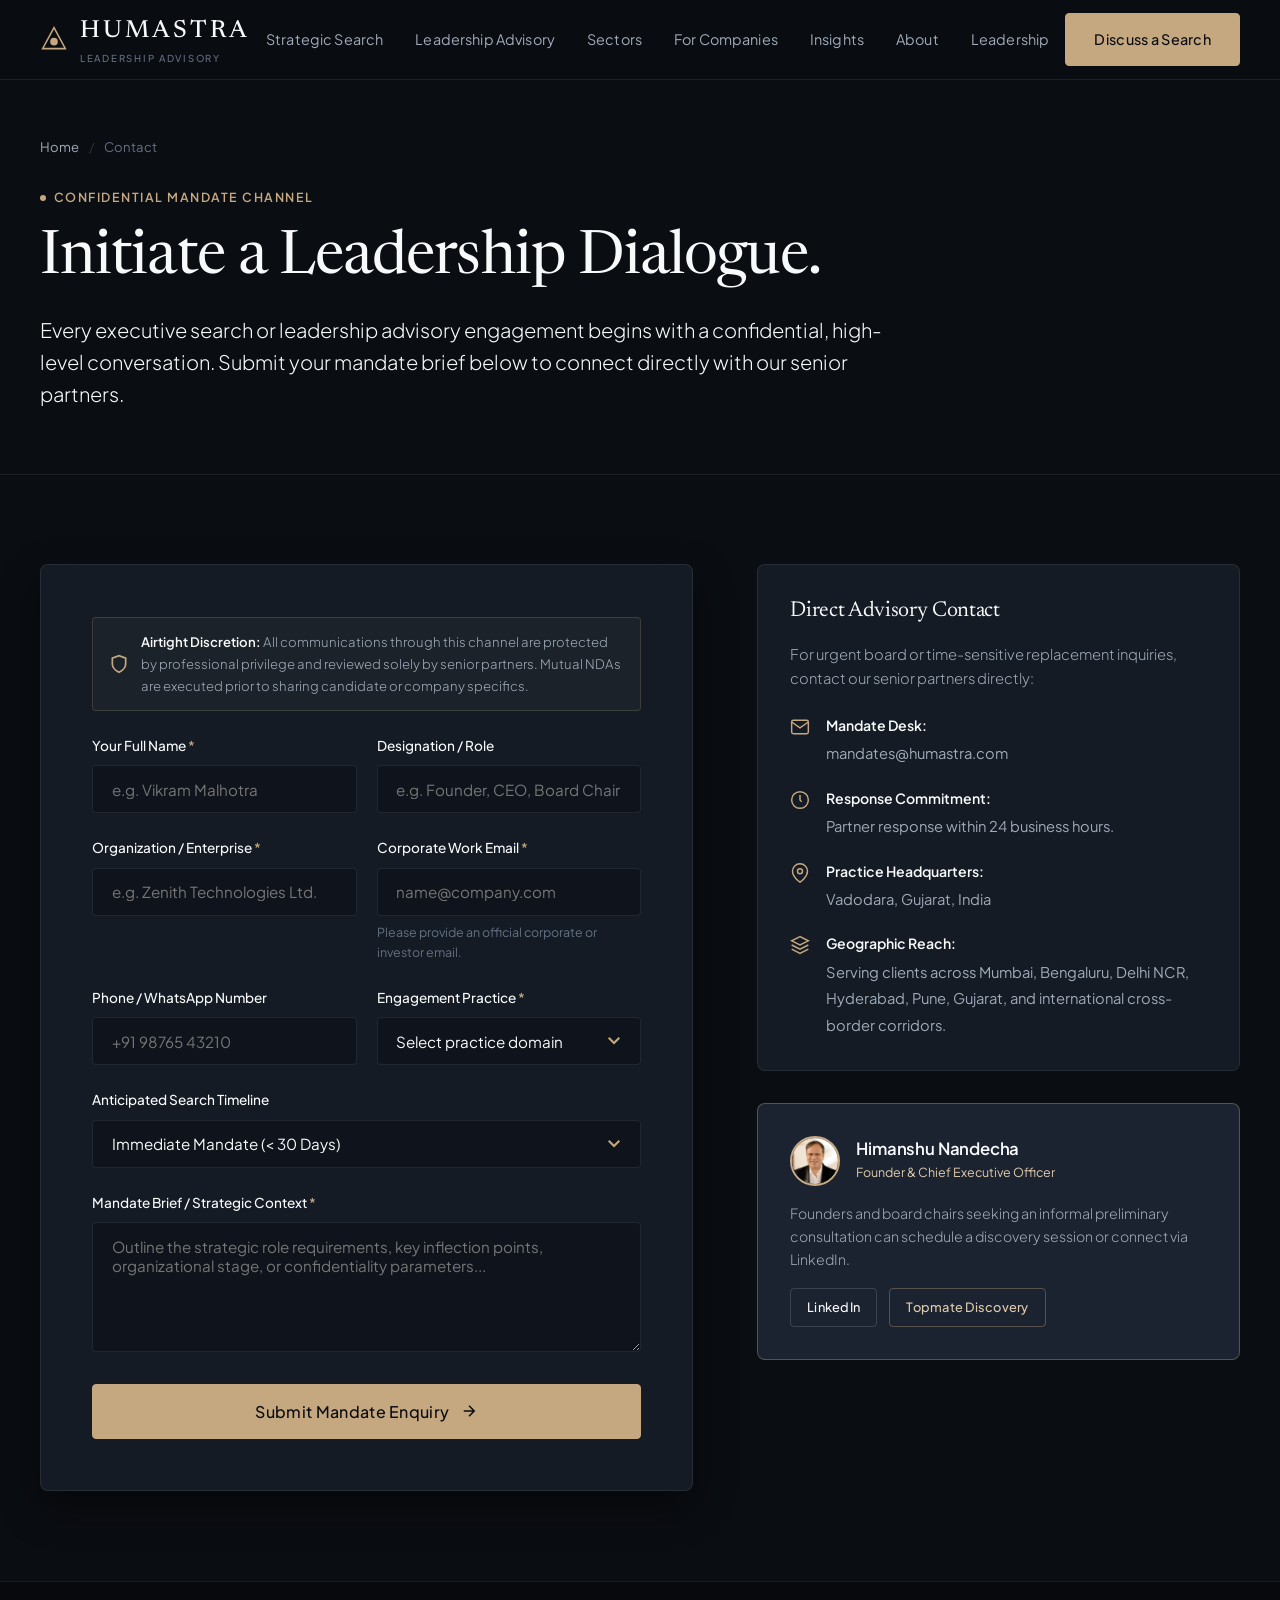
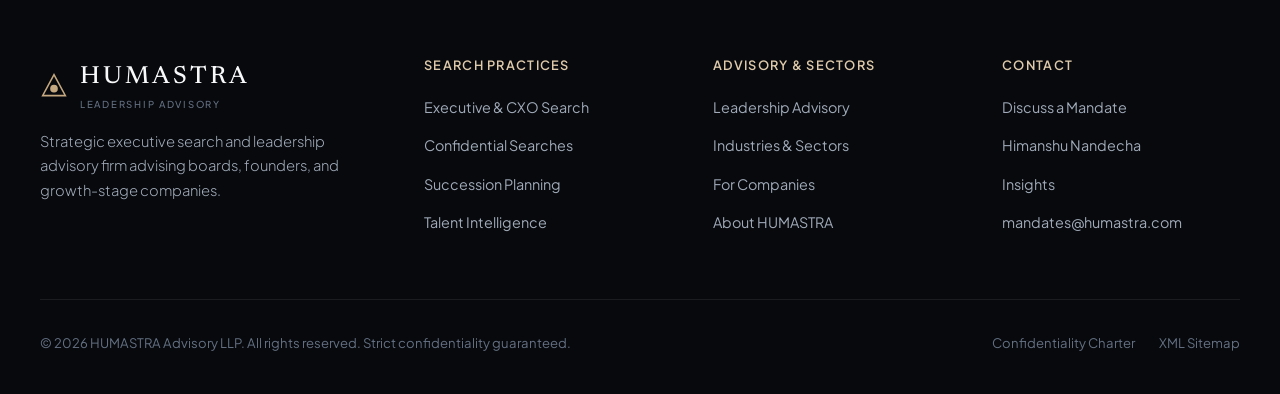
==== contact.html @ c3123224 "Initial commit: HUMASTRA executive search and leadership advisory platform" ====
<!DOCTYPE html>
<html lang="en">
<head>
  <meta charset="UTF-8">
  <meta name="viewport" content="width=device-width, initial-scale=1.0">
  <title>Discuss a Search Mandate | Contact HUMASTRA</title>
  <meta name="description" content="Initiate a confidential executive search mandate or leadership advisory dialogue with HUMASTRA's senior partners. Strict discretion guaranteed.">
  <meta name="keywords" content="contact HUMASTRA, discuss executive search, commission CXO search, confidential search inquiry, retained search partner contact">
  <meta name="robots" content="index, follow">
  <link rel="canonical" href="https://humastra.com/contact.html">

  <meta property="og:type" content="website">
  <meta property="og:url" content="https://humastra.com/contact.html">
  <meta property="og:title" content="Discuss a Search Mandate | Contact HUMASTRA">
  <meta property="og:description" content="Initiate a confidential executive search mandate or leadership advisory dialogue.">
  <meta property="og:image" content="https://humastra.com/assets/images/hero-boardroom.jpg">

  <link rel="icon" type="image/svg+xml" href="data:image/svg+xml,%3Csvg xmlns='http://www.w3.org/2000/svg' viewBox='0 0 32 32'%3E%3Cpolygon points='16,2 30,26 2,26' fill='none' stroke='%23C5A880' stroke-width='2.5'/%3E%3Ccircle cx='16' cy='18' r='3.5' fill='%23C5A880'/%3E%3C/svg%3E">
  <link rel="stylesheet" href="assets/css/main.css">

  <script type="application/ld+json">
  {
    "@context": "https://schema.org",
    "@type": "ContactPage",
    "name": "Contact HUMASTRA",
    "url": "https://humastra.com/contact.html",
    "description": "Confidential enquiry channel for boards, CEOs, and investors to initiate an executive search or leadership advisory mandate.",
    "mainEntity": {
      "@type": "Organization",
      "name": "HUMASTRA",
      "email": "mandates@humastra.com",
      "address": {
        "@type": "PostalAddress",
        "addressLocality": "Vadodara",
        "addressRegion": "Gujarat",
        "addressCountry": "IN"
      }
    }
  }
  </script>
</head>
<body>

  <a href="#main-content" class="skip-link">Skip to main content</a>

  <!-- Header -->
  <header class="site-header" role="banner">
    <div class="container header-inner">
      <a href="index.html" class="brand-logo" aria-label="HUMASTRA Home">
        <span class="brand-symbol">
          <svg viewBox="0 0 32 32" aria-hidden="true">
            <polygon points="16,3 29,27 3,27" />
            <circle cx="16" cy="19" r="3.5" fill="#C5A880" />
          </svg>
        </span>
        <div>
          HUMASTRA
          <span class="brand-tagline">Leadership Advisory</span>
        </div>
      </a>

      <nav class="nav-container" aria-label="Main Navigation">
        <ul class="nav-menu">
          <li><a href="strategic-search.html" class="nav-link">Strategic Search</a></li>
          <li><a href="leadership-advisory.html" class="nav-link">Leadership Advisory</a></li>
          <li><a href="sectors.html" class="nav-link">Sectors</a></li>
          <li><a href="for-companies.html" class="nav-link">For Companies</a></li>
          <li><a href="insights.html" class="nav-link">Insights</a></li>
          <li><a href="about.html" class="nav-link">About</a></li>
          <li><a href="leadership.html" class="nav-link">Leadership</a></li>
        </ul>
      </nav>

      <div class="header-cta-group">
        <a href="contact.html" class="btn btn-primary" id="headerCtaBtn">Discuss a Search</a>
        <button class="mobile-toggle" aria-label="Toggle navigation menu" aria-expanded="false">
          <svg viewBox="0 0 24 24" fill="none" stroke-width="2" stroke-linecap="round">
            <line x1="3" y1="12" x2="21" y2="12"></line>
            <line x1="3" y1="6" x2="21" y2="6"></line>
            <line x1="3" y1="18" x2="21" y2="18"></line>
          </svg>
        </button>
      </div>
    </div>
  </header>

  <main id="main-content">
    
    <!-- Hero -->
    <section class="page-hero" aria-label="Contact Header">
      <div class="container">
        <ul class="breadcrumb">
          <li><a href="index.html">Home</a></li>
          <li class="breadcrumb-separator">/</li>
          <li aria-current="page">Contact</li>
        </ul>
        <div class="page-hero-inner">
          <span class="eyebrow">Confidential Mandate Channel</span>
          <h1>Initiate a Leadership Dialogue.</h1>
          <p class="lead">
            Every executive search or leadership advisory engagement begins with a confidential, high-level conversation. Submit your mandate brief below to connect directly with our senior partners.
          </p>
        </div>
      </div>
    </section>

    <!-- Contact & Enquiry Form Section -->
    <section class="section" aria-label="Search Enquiry Form">
      <div class="container">
        <div class="contact-layout">
          
          <!-- Interactive Form Card -->
          <div class="form-card">
            
            <div id="formAlert" class="form-alert" role="alert"></div>

            <div class="confidentiality-shield">
              <svg viewBox="0 0 24 24" fill="none" stroke="currentColor" stroke-width="2">
                <path d="M12 22s8-4 8-10V5l-8-3-8 3v7c0 6 8 10 8 10z"/>
              </svg>
              <p>
                <strong>Airtight Discretion:</strong> All communications through this channel are protected by professional privilege and reviewed solely by senior partners. Mutual NDAs are executed prior to sharing candidate or company specifics.
              </p>
            </div>

            <form id="searchEnquiryForm" novalidate>
              
              <div class="form-row">
                <div class="form-group">
                  <label class="form-label" for="fullName">Your Full Name <span class="required">*</span></label>
                  <input type="text" id="fullName" name="fullName" class="form-control" placeholder="e.g. Vikram Malhotra" required>
                </div>
                <div class="form-group">
                  <label class="form-label" for="designation">Designation / Role</label>
                  <input type="text" id="designation" name="designation" class="form-control" placeholder="e.g. Founder, CEO, Board Chair">
                </div>
              </div>

              <div class="form-row">
                <div class="form-group">
                  <label class="form-label" for="companyName">Organization / Enterprise <span class="required">*</span></label>
                  <input type="text" id="companyName" name="companyName" class="form-control" placeholder="e.g. Zenith Technologies Ltd." required>
                </div>
                <div class="form-group">
                  <label class="form-label" for="workEmail">Corporate Work Email <span class="required">*</span></label>
                  <input type="email" id="workEmail" name="workEmail" class="form-control" placeholder="name@company.com" required>
                  <div class="form-hint">Please provide an official corporate or investor email.</div>
                </div>
              </div>

              <div class="form-row">
                <div class="form-group">
                  <label class="form-label" for="phone">Phone / WhatsApp Number</label>
                  <input type="tel" id="phone" name="phone" class="form-control" placeholder="+91 98765 43210">
                </div>
                <div class="form-group">
                  <label class="form-label" for="mandateType">Engagement Practice <span class="required">*</span></label>
                  <select id="mandateType" name="mandateType" class="form-control" required>
                    <option value="" disabled selected>Select practice domain</option>
                    <option value="cxo-search">Executive &amp; CXO Search (CEO, CFO, CTO, COO)</option>
                    <option value="board-search">Board &amp; Independent Director Search</option>
                    <option value="confidential-search">Confidential Replacement Search</option>
                    <option value="leadership-advisory">Leadership Advisory &amp; Assessment</option>
                    <option value="succession-planning">Succession Planning &amp; Team Design</option>
                    <option value="talent-mapping">Talent Intelligence &amp; Ecosystem Mapping</option>
                  </select>
                </div>
              </div>

              <div class="form-group">
                <label class="form-label" for="timeline">Anticipated Search Timeline</label>
                <select id="timeline" name="timeline" class="form-control">
                  <option value="immediate">Immediate Mandate (&lt; 30 Days)</option>
                  <option value="next-quarter">Upcoming Quarter (30 - 90 Days)</option>
                  <option value="exploratory">Exploratory / Succession Planning</option>
                </select>
              </div>

              <div class="form-group">
                <label class="form-label" for="message">Mandate Brief / Strategic Context <span class="required">*</span></label>
                <textarea id="message" name="message" class="form-control" placeholder="Outline the strategic role requirements, key inflection points, organizational stage, or confidentiality parameters..." required></textarea>
              </div>

              <button type="submit" class="btn btn-primary" style="width: 100%; padding: 1rem 2rem; font-size: 1rem;" id="submitEnquiryBtn">
                Submit Mandate Enquiry
                <svg class="btn-icon" viewBox="0 0 24 24" fill="none" stroke="currentColor" stroke-width="2">
                  <path d="M5 12h14M12 5l7 7-7 7"/>
                </svg>
              </button>

            </form>
          </div>

          <!-- Contact Details & Practice Footprint Sidebar -->
          <aside class="contact-sidebar" aria-label="Practice Contact Information">
            
            <div class="contact-info-block">
              <h3>Direct Advisory Contact</h3>
              <p style="font-size: 0.92rem; color: var(--text-secondary); margin-bottom: 1.5rem;">
                For urgent board or time-sensitive replacement inquiries, contact our senior partners directly:
              </p>

              <ul class="contact-list">
                <li class="contact-list-item">
                  <svg viewBox="0 0 24 24" fill="none" stroke="currentColor" stroke-width="1.75">
                    <path d="M4 4h16c1.1 0 2 .9 2 2v12c0 1.1-.9 2-2 2H4c-1.1 0-2-.9-2-2V6c0-1.1.9-2 2-2z"/>
                    <polyline points="22,6 12,13 2,6"/>
                  </svg>
                  <div>
                    <strong>Mandate Desk:</strong>
                    <a href="mailto:mandates@humastra.com">mandates@humastra.com</a>
                  </div>
                </li>

                <li class="contact-list-item">
                  <svg viewBox="0 0 24 24" fill="none" stroke="currentColor" stroke-width="1.75">
                    <circle cx="12" cy="12" r="10"/>
                    <polyline points="12 6 12 12 14 14"/>
                  </svg>
                  <div>
                    <strong>Response Commitment:</strong>
                    <span>Partner response within 24 business hours.</span>
                  </div>
                </li>

                <li class="contact-list-item">
                  <svg viewBox="0 0 24 24" fill="none" stroke="currentColor" stroke-width="1.75">
                    <path d="M21 10c0 7-9 13-9 13s-9-6-9-13a9 9 0 0 1 18 0z"/>
                    <circle cx="12" cy="10" r="3"/>
                  </svg>
                  <div>
                    <strong>Practice Headquarters:</strong>
                    <span>Vadodara, Gujarat, India</span>
                  </div>
                </li>

                <li class="contact-list-item">
                  <svg viewBox="0 0 24 24" fill="none" stroke="currentColor" stroke-width="1.75">
                    <polygon points="12 2 2 7 12 12 22 7 12 2"/>
                    <polyline points="2 17 12 22 22 17"/>
                    <polyline points="2 12 12 17 22 12"/>
                  </svg>
                  <div>
                    <strong>Geographic Reach:</strong>
                    <span>Serving clients across Mumbai, Bengaluru, Delhi NCR, Hyderabad, Pune, Gujarat, and international cross-border corridors.</span>
                  </div>
                </li>
              </ul>
            </div>

            <!-- Founder Direct Channel -->
            <div class="contact-info-block" style="background: var(--bg-surface-elevated); border-color: var(--border-gold);">
              <div style="display: flex; align-items: center; gap: 1rem; margin-bottom: 1rem;">
                <div style="width: 50px; height: 50px; border-radius: 50%; overflow: hidden; border: 2px solid var(--gold-primary); flex-shrink: 0;">
                  <img src="assets/images/himanshu-nandecha.jpg" alt="Himanshu Nandecha" width="50" height="50" style="width: 100%; height: 100%; object-fit: cover;">
                </div>
                <div>
                  <h4 style="font-size: 1.05rem; margin-bottom: 0.15rem; color: var(--text-primary);">Himanshu Nandecha</h4>
                  <div style="font-size: 0.78rem; color: var(--gold-light);">Founder &amp; Chief Executive Officer</div>
                </div>
              </div>
              <p style="font-size: 0.88rem; color: var(--text-secondary); margin-bottom: 1rem;">
                Founders and board chairs seeking an informal preliminary consultation can schedule a discovery session or connect via LinkedIn.
              </p>
              <div style="display: flex; gap: 0.75rem; flex-wrap: wrap;">
                <a href="https://linkedin.com/in/nandecha" target="_blank" rel="noopener noreferrer" class="btn btn-secondary" style="padding: 0.5rem 1rem; font-size: 0.8rem;">LinkedIn</a>
                <a href="https://topmate.io/nandecha" target="_blank" rel="noopener noreferrer" class="btn btn-gold-outline" style="padding: 0.5rem 1rem; font-size: 0.8rem;">Topmate Discovery</a>
              </div>
            </div>

          </aside>

        </div>
      </div>
    </section>

  </main>

  <!-- Footer -->
  <footer class="site-footer" role="contentinfo">
    <div class="container">
      <div class="footer-top">
        <div class="footer-brand">
          <a href="index.html" class="brand-logo" aria-label="HUMASTRA Home">
            <span class="brand-symbol">
              <svg viewBox="0 0 32 32" aria-hidden="true">
                <polygon points="16,3 29,27 3,27" />
                <circle cx="16" cy="19" r="3.5" fill="#C5A880" />
              </svg>
            </span>
            <div>HUMASTRA<span class="brand-tagline">Leadership Advisory</span></div>
          </a>
          <p>Strategic executive search and leadership advisory firm advising boards, founders, and growth-stage companies.</p>
        </div>
        <div class="footer-col">
          <h4>Search Practices</h4>
          <ul class="footer-nav">
            <li><a href="strategic-search.html">Executive &amp; CXO Search</a></li>
            <li><a href="strategic-search.html#confidential">Confidential Searches</a></li>
            <li><a href="strategic-search.html#succession">Succession Planning</a></li>
            <li><a href="strategic-search.html#intelligence">Talent Intelligence</a></li>
          </ul>
        </div>
        <div class="footer-col">
          <h4>Advisory &amp; Sectors</h4>
          <ul class="footer-nav">
            <li><a href="leadership-advisory.html">Leadership Advisory</a></li>
            <li><a href="sectors.html">Industries &amp; Sectors</a></li>
            <li><a href="for-companies.html">For Companies</a></li>
            <li><a href="about.html">About HUMASTRA</a></li>
          </ul>
        </div>
        <div class="footer-col">
          <h4>Contact</h4>
          <ul class="footer-nav">
            <li><a href="contact.html">Discuss a Mandate</a></li>
            <li><a href="leadership.html">Himanshu Nandecha</a></li>
            <li><a href="insights.html">Insights</a></li>
            <li><a href="contact.html">mandates@humastra.com</a></li>
          </ul>
        </div>
      </div>
      <div class="footer-bottom">
        <div>&copy; 2026 HUMASTRA Advisory LLP. All rights reserved. Strict confidentiality guaranteed.</div>
        <div class="footer-legal-links">
          <a href="about.html#confidentiality">Confidentiality Charter</a>
          <a href="sitemap.xml">XML Sitemap</a>
        </div>
      </div>
    </div>
  </footer>

  <script src="assets/js/main.js"></script>
</body>
</html>
---- assets/css/main.css ----
/* ==========================================================================
   HUMASTRA | Strategic Executive Search & Leadership Advisory
   Design System & Core Architecture
   Aesthetics: Minimal, Sophisticated, Intelligent, Human, Premium, Trustworthy
   ========================================================================== */

@import url('https://fonts.googleapis.com/css2?family=Newsreader:ital,opsz,wght@0,6..72,300;0,6..72,400;0,6..72,500;0,6..72,600;1,6..72,300;1,6..72,400&family=Plus+Jakarta+Sans:wght@300;400;500;600;700&display=swap');

:root {
  /* Chromatic Hierarchy - Bespoke Executive Palette */
  --bg-primary: #0A0D12;
  --bg-secondary: #0F141C;
  --bg-surface: #141B24;
  --bg-surface-elevated: #1B2330;
  --bg-subtle: #222C3D;

  /* Editorial Cream Accents & Inversion Modules */
  --cream-bg: #F5F3EE;
  --cream-surface: #FFFFFF;
  --cream-text: #111418;
  --cream-text-muted: #575D66;
  --cream-border: #E5E1D8;
  --cream-subtle: #EAE6DD;

  /* Warm Champagne Bronze Accents */
  --gold-primary: #C5A880;
  --gold-light: #DFCAAB;
  --gold-dark: #9E8159;
  --gold-glow: rgba(197, 168, 128, 0.15);
  --gold-glow-subtle: rgba(197, 168, 128, 0.08);

  /* Typography Colors */
  --text-primary: #F8F9FA;
  --text-secondary: #A0AAB8;
  --text-muted: #647082;
  --text-inverse: #0A0D12;

  /* Lines & Structural Delimiters */
  --border-subtle: rgba(255, 255, 255, 0.08);
  --border-medium: rgba(255, 255, 255, 0.14);
  --border-gold: rgba(197, 168, 128, 0.35);

  /* Typography Stack */
  --font-serif: "Newsreader", Georgia, Cambria, "Times New Roman", Times, serif;
  --font-sans: "Plus Jakarta Sans", -apple-system, BlinkMacSystemFont, "Segoe UI", Roboto, sans-serif;

  /* Spatial Scales */
  --container-max: 1280px;
  --container-narrow: 940px;
  --header-height: 80px;

  /* Elevation Shadows */
  --shadow-subtle: 0 4px 20px rgba(0, 0, 0, 0.25);
  --shadow-deep: 0 16px 40px rgba(0, 0, 0, 0.45);
  --shadow-gold: 0 8px 30px rgba(197, 168, 128, 0.12);

  /* Transitions */
  --transition-fast: 0.2s cubic-bezier(0.16, 1, 0.3, 1);
  --transition-smooth: 0.35s cubic-bezier(0.16, 1, 0.3, 1);
  --transition-slow: 0.6s cubic-bezier(0.16, 1, 0.3, 1);

  /* Border Radii */
  --radius-sm: 4px;
  --radius-md: 8px;
  --radius-lg: 14px;
  --radius-full: 9999px;
}

/* Base Reset & Box Sizing */
*, *::before, *::after {
  box-sizing: border-box;
  margin: 0;
  padding: 0;
}

html {
  font-size: 16px;
  scroll-behavior: smooth;
  -webkit-font-smoothing: antialiased;
  -moz-osx-font-smoothing: grayscale;
}

body {
  font-family: var(--font-sans);
  background-color: var(--bg-primary);
  color: var(--text-primary);
  line-height: 1.65;
  overflow-x: hidden;
  display: flex;
  flex-direction: column;
  min-height: 100vh;
}

/* Accessibility Skip Link */
.skip-link {
  position: absolute;
  top: -100px;
  left: 20px;
  background: var(--gold-primary);
  color: var(--text-inverse);
  padding: 10px 18px;
  font-weight: 600;
  font-size: 0.875rem;
  z-index: 9999;
  border-radius: var(--radius-sm);
  transition: top var(--transition-fast);
  text-decoration: none;
}
.skip-link:focus {
  top: 20px;
}

/* Typography Hierarchy */
h1, h2, h3, h4, h5, h6 {
  font-family: var(--font-serif);
  font-weight: 400;
  line-height: 1.2;
  color: var(--text-primary);
  letter-spacing: -0.015em;
  overflow-wrap: break-word;
  word-wrap: break-word;
}

h1 {
  font-size: clamp(1.85rem, 5vw, 3.8rem);
  font-weight: 400;
  line-height: 1.15;
}

h2 {
  font-size: clamp(1.5rem, 3.5vw, 2.75rem);
  line-height: 1.2;
}

h3 {
  font-size: clamp(1.25rem, 2.2vw, 1.75rem);
  line-height: 1.3;
}

h4 {
  font-size: 1.15rem;
  font-family: var(--font-sans);
  font-weight: 600;
  letter-spacing: -0.01em;
}

p {
  color: var(--text-secondary);
  font-size: 1.05rem;
  font-weight: 300;
  margin-bottom: 1.25rem;
}

p.lead {
  font-size: 1.25rem;
  line-height: 1.6;
  color: var(--text-primary);
  font-weight: 300;
}

strong, b {
  font-weight: 600;
  color: var(--text-primary);
}

a {
  color: inherit;
  text-decoration: none;
  transition: color var(--transition-fast);
}

/* Micro-eyebrow Badge */
.eyebrow {
  display: inline-flex;
  align-items: center;
  gap: 0.5rem;
  font-family: var(--font-sans);
  font-size: 0.78rem;
  font-weight: 600;
  text-transform: uppercase;
  letter-spacing: 0.12em;
  color: var(--gold-primary);
  margin-bottom: 1rem;
}

.eyebrow::before {
  content: "";
  display: inline-block;
  width: 6px;
  height: 6px;
  background-color: var(--gold-primary);
  border-radius: 50%;
}

.eyebrow-pill {
  display: inline-flex;
  align-items: center;
  gap: 0.6rem;
  padding: 0.4rem 1rem;
  background: rgba(197, 168, 128, 0.08);
  border: 1px solid var(--border-gold);
  border-radius: var(--radius-full);
  font-family: var(--font-sans);
  font-size: 0.8rem;
  font-weight: 500;
  letter-spacing: 0.06em;
  color: var(--gold-light);
  margin-bottom: 1.25rem;
}

/* Layout Containers */
.container {
  width: 100%;
  max-width: var(--container-max);
  margin-left: auto;
  margin-right: auto;
  padding-left: clamp(1.25rem, 4vw, 2.5rem);
  padding-right: clamp(1.25rem, 4vw, 2.5rem);
}

.container-narrow {
  max-width: var(--container-narrow);
}

.section {
  padding-top: clamp(4rem, 7vw, 7.5rem);
  padding-bottom: clamp(4rem, 7vw, 7.5rem);
  position: relative;
}

.section-hero {
  padding-top: clamp(6.5rem, 10vw, 10rem);
  padding-bottom: clamp(4rem, 7vw, 7.5rem);
}

.section-secondary {
  background-color: var(--bg-secondary);
}

.section-surface {
  background-color: var(--bg-surface);
}

.section-cream {
  background-color: var(--cream-bg);
  color: var(--cream-text);
}
.section-cream h1,
.section-cream h2,
.section-cream h3,
.section-cream h4 {
  color: var(--cream-text);
}
.section-cream p {
  color: var(--cream-text-muted);
}
.section-cream strong {
  color: var(--cream-text);
}

/* ==========================================================================
   Navigation & Header
   ========================================================================== */
.site-header {
  position: fixed;
  top: 0;
  left: 0;
  width: 100%;
  height: var(--header-height);
  z-index: 1000;
  background-color: rgba(10, 13, 18, 0.82);
  backdrop-filter: blur(14px);
  -webkit-backdrop-filter: blur(14px);
  border-bottom: 1px solid var(--border-subtle);
  transition: background-color var(--transition-smooth), border-color var(--transition-smooth);
}

.site-header.scrolled {
  background-color: rgba(10, 13, 18, 0.96);
  border-bottom-color: rgba(255, 255, 255, 0.12);
  box-shadow: 0 4px 20px rgba(0, 0, 0, 0.35);
}

.header-inner {
  display: flex;
  align-items: center;
  justify-content: space-between;
  height: 100%;
}

/* Brand Logo */
.brand-logo {
  display: flex;
  align-items: center;
  gap: 0.75rem;
  font-family: var(--font-serif);
  font-size: 1.55rem;
  font-weight: 500;
  letter-spacing: 0.12em;
  text-transform: uppercase;
  color: var(--text-primary);
}

.brand-symbol {
  width: 28px;
  height: 28px;
  position: relative;
  display: inline-block;
}

.brand-symbol svg {
  width: 100%;
  height: 100%;
  fill: none;
  stroke: var(--gold-primary);
  stroke-width: 1.75;
}

.brand-tagline {
  display: block;
  font-family: var(--font-sans);
  font-size: 0.6rem;
  font-weight: 500;
  letter-spacing: 0.18em;
  text-transform: uppercase;
  color: var(--text-muted);
  margin-top: -2px;
}

/* Nav Menu */
.nav-menu {
  display: flex;
  align-items: center;
  gap: 2rem;
  list-style: none;
}

.nav-link {
  font-size: 0.9rem;
  font-weight: 400;
  color: var(--text-secondary);
  letter-spacing: 0.01em;
  padding: 0.4rem 0;
  position: relative;
  transition: color var(--transition-fast);
}

.nav-link::after {
  content: "";
  position: absolute;
  bottom: 0;
  left: 0;
  width: 0%;
  height: 1.5px;
  background-color: var(--gold-primary);
  transition: width var(--transition-fast);
}

.nav-link:hover,
.nav-link.active {
  color: var(--text-primary);
}

.nav-link:hover::after,
.nav-link.active::after {
  width: 100%;
}

.header-cta-group {
  display: flex;
  align-items: center;
  gap: 1rem;
}

/* Mobile Toggle */
.mobile-toggle {
  display: none;
  background: none;
  border: 1px solid var(--border-subtle);
  border-radius: var(--radius-sm);
  color: var(--text-primary);
  cursor: pointer;
  padding: 0.5rem;
  width: 42px;
  height: 42px;
  align-items: center;
  justify-content: center;
}

.mobile-toggle svg {
  width: 22px;
  height: 22px;
  stroke: currentColor;
}

/* ==========================================================================
   Buttons & Interactive Elements
   ========================================================================== */
.btn {
  display: inline-flex;
  align-items: center;
  justify-content: center;
  gap: 0.65rem;
  padding: 0.85rem 1.75rem;
  font-family: var(--font-sans);
  font-size: 0.9rem;
  font-weight: 500;
  letter-spacing: 0.02em;
  border-radius: var(--radius-sm);
  cursor: pointer;
  transition: all var(--transition-smooth);
  text-decoration: none;
  white-space: nowrap;
  border: 1px solid transparent;
}

.btn-primary {
  background-color: var(--gold-primary);
  color: var(--text-inverse);
  border-color: var(--gold-primary);
}

.btn-primary:hover {
  background-color: var(--gold-light);
  border-color: var(--gold-light);
  box-shadow: 0 4px 18px rgba(197, 168, 128, 0.3);
  transform: translateY(-1px);
}

.btn-secondary {
  background-color: transparent;
  color: var(--text-primary);
  border-color: var(--border-medium);
}

.btn-secondary:hover {
  background-color: rgba(255, 255, 255, 0.05);
  border-color: var(--text-primary);
  transform: translateY(-1px);
}

.btn-gold-outline {
  background-color: transparent;
  color: var(--gold-light);
  border-color: var(--border-gold);
}

.btn-gold-outline:hover {
  background-color: rgba(197, 168, 128, 0.08);
  border-color: var(--gold-primary);
  transform: translateY(-1px);
}

.btn-cream {
  background-color: var(--cream-text);
  color: #FFFFFF;
  border-color: var(--cream-text);
}

.btn-cream:hover {
  background-color: #000000;
  border-color: #000000;
}

.btn-cream-outline {
  background-color: transparent;
  color: var(--cream-text);
  border-color: var(--cream-border);
}

.btn-cream-outline:hover {
  background-color: var(--cream-subtle);
  border-color: var(--cream-text);
}

.btn-icon {
  width: 18px;
  height: 18px;
  transition: transform var(--transition-fast);
}

.btn:hover .btn-icon {
  transform: translateX(3px);
}

/* ==========================================================================
   Hero Layouts
   ========================================================================== */
.hero-wrapper {
  position: relative;
  overflow: hidden;
  padding-top: calc(var(--header-height) + 2rem);
  padding-bottom: 5rem;
}

.hero-editorial-grid {
  display: grid;
  grid-template-columns: 1.15fr 0.85fr;
  gap: clamp(2.5rem, 5vw, 5rem);
  align-items: center;
}

.hero-content {
  position: relative;
  z-index: 2;
}

.hero-headline {
  margin-bottom: 1.5rem;
  letter-spacing: -0.02em;
}

.hero-headline em {
  font-style: italic;
  color: var(--gold-primary);
  font-family: var(--font-serif);
}

.hero-description {
  font-size: 1.15rem;
  line-height: 1.7;
  color: var(--text-secondary);
  max-width: 580px;
  margin-bottom: 2.25rem;
}

.hero-actions {
  display: flex;
  align-items: center;
  gap: 1.25rem;
  flex-wrap: wrap;
  margin-bottom: 3.5rem;
}

.hero-metrics-strip {
  display: grid;
  grid-template-columns: repeat(3, 1fr);
  gap: 1.5rem;
  padding-top: 2rem;
  border-top: 1px solid var(--border-subtle);
}

.metric-item {
  display: flex;
  flex-direction: column;
}

.metric-label {
  font-size: 0.78rem;
  font-weight: 500;
  text-transform: uppercase;
  letter-spacing: 0.08em;
  color: var(--text-muted);
  margin-bottom: 0.35rem;
}

.metric-value {
  font-family: var(--font-serif);
  font-size: 1.4rem;
  font-weight: 400;
  color: var(--text-primary);
}

.hero-visual {
  position: relative;
  z-index: 1;
}

.hero-image-frame {
  position: relative;
  border-radius: var(--radius-md);
  overflow: hidden;
  box-shadow: var(--shadow-deep);
  border: 1px solid var(--border-subtle);
}

.hero-image-frame img {
  width: 100%;
  height: 520px;
  object-fit: cover;
  display: block;
  transition: transform var(--transition-slow);
}

.hero-image-frame:hover img {
  transform: scale(1.02);
}

.hero-image-caption {
  position: absolute;
  bottom: 0;
  left: 0;
  right: 0;
  padding: 1.5rem;
  background: linear-gradient(to top, rgba(10, 13, 18, 0.95), transparent);
  font-size: 0.85rem;
  color: var(--text-secondary);
  display: flex;
  align-items: center;
  justify-content: space-between;
}

.hero-caption-tag {
  font-size: 0.72rem;
  font-weight: 600;
  letter-spacing: 0.1em;
  text-transform: uppercase;
  color: var(--gold-light);
}

/* Page Subpage Hero */
.page-hero {
  padding-top: calc(var(--header-height) + 3.5rem);
  padding-bottom: clamp(3rem, 5vw, 5.5rem);
  border-bottom: 1px solid var(--border-subtle);
  position: relative;
}

.page-hero-inner {
  max-width: 860px;
}

.page-hero h1 {
  margin-bottom: 1.25rem;
}

.page-hero p.lead {
  margin-bottom: 0;
}

.breadcrumb {
  display: flex;
  align-items: center;
  gap: 0.6rem;
  font-size: 0.82rem;
  color: var(--text-muted);
  margin-bottom: 1.5rem;
  list-style: none;
}

.breadcrumb a {
  color: var(--text-secondary);
}

.breadcrumb a:hover {
  color: var(--gold-primary);
}

.breadcrumb-separator {
  color: var(--border-medium);
}

/* ==========================================================================
   Editorial Cards & Grid Modules
   ========================================================================== */
.grid-2 {
  display: grid;
  grid-template-columns: repeat(2, 1fr);
  gap: clamp(1.75rem, 3.5vw, 3rem);
}

.grid-3 {
  display: grid;
  grid-template-columns: repeat(3, 1fr);
  gap: clamp(1.5rem, 3vw, 2.5rem);
}

.grid-4 {
  display: grid;
  grid-template-columns: repeat(4, 1fr);
  gap: 1.5rem;
}

/* Advisory Module Card */
.advisory-card {
  background-color: var(--bg-surface);
  border: 1px solid var(--border-subtle);
  border-radius: var(--radius-md);
  padding: clamp(1.75rem, 3vw, 2.75rem);
  transition: all var(--transition-smooth);
  display: flex;
  flex-direction: column;
  height: 100%;
  position: relative;
}

.advisory-card:hover {
  border-color: var(--border-gold);
  transform: translateY(-4px);
  box-shadow: var(--shadow-deep);
}

.card-num {
  font-family: var(--font-serif);
  font-size: 1.25rem;
  font-style: italic;
  color: var(--gold-primary);
  margin-bottom: 1.25rem;
  display: block;
}

.card-icon-wrapper {
  width: 46px;
  height: 46px;
  border-radius: var(--radius-sm);
  background: rgba(197, 168, 128, 0.08);
  border: 1px solid var(--border-gold);
  display: flex;
  align-items: center;
  justify-content: center;
  color: var(--gold-primary);
  margin-bottom: 1.5rem;
}

.card-icon-wrapper svg {
  width: 22px;
  height: 22px;
}

.advisory-card h3 {
  margin-bottom: 0.85rem;
  font-size: 1.45rem;
}

.advisory-card p {
  font-size: 0.98rem;
  line-height: 1.65;
  margin-bottom: 1.5rem;
  flex-grow: 1;
}

.card-link {
  display: inline-flex;
  align-items: center;
  gap: 0.5rem;
  font-size: 0.875rem;
  font-weight: 500;
  color: var(--gold-light);
  margin-top: auto;
}

.card-link svg {
  width: 14px;
  height: 14px;
  transition: transform var(--transition-fast);
}

.card-link:hover svg {
  transform: translateX(4px);
}

/* Feature Spotlight Layout */
.feature-spotlight {
  display: grid;
  grid-template-columns: 1fr 1fr;
  gap: clamp(2.5rem, 6vw, 5rem);
  align-items: center;
  margin-bottom: clamp(3.5rem, 6vw, 6rem);
}

.feature-spotlight.reverse {
  direction: rtl;
}

.feature-spotlight.reverse > * {
  direction: ltr;
}

.spotlight-visual {
  position: relative;
  border-radius: var(--radius-md);
  overflow: hidden;
  border: 1px solid var(--border-subtle);
  box-shadow: var(--shadow-deep);
}

.spotlight-visual img {
  width: 100%;
  height: 440px;
  object-fit: cover;
  display: block;
}

.spotlight-content h2 {
  margin-bottom: 1.25rem;
}

.spotlight-content p {
  margin-bottom: 1.25rem;
}

.feature-list {
  list-style: none;
  margin: 1.75rem 0;
  display: flex;
  flex-direction: column;
  gap: 0.85rem;
}

.feature-list-item {
  display: flex;
  align-items: flex-start;
  gap: 0.85rem;
  font-size: 0.98rem;
  color: var(--text-secondary);
}

.feature-check {
  width: 18px;
  height: 18px;
  color: var(--gold-primary);
  flex-shrink: 0;
  margin-top: 3px;
}

/* Process Stages / Framework */
.process-stepper {
  display: grid;
  grid-template-columns: repeat(5, 1fr);
  gap: 1.25rem;
  margin-top: 3rem;
  position: relative;
}

.process-step {
  background-color: var(--bg-surface);
  border: 1px solid var(--border-subtle);
  border-radius: var(--radius-md);
  padding: 1.75rem 1.5rem;
  position: relative;
  transition: all var(--transition-smooth);
}

.process-step:hover {
  border-color: var(--border-gold);
  transform: translateY(-3px);
}

.step-phase {
  font-size: 0.72rem;
  font-weight: 700;
  letter-spacing: 0.12em;
  text-transform: uppercase;
  color: var(--gold-primary);
  margin-bottom: 0.75rem;
}

.step-title {
  font-family: var(--font-serif);
  font-size: 1.25rem;
  margin-bottom: 0.75rem;
  color: var(--text-primary);
}

.step-desc {
  font-size: 0.88rem;
  line-height: 1.55;
  color: var(--text-secondary);
  margin-bottom: 0;
}

/* ==========================================================================
   Editorial Insights Section & Cards
   ========================================================================== */
.insight-card {
  background-color: var(--bg-surface);
  border: 1px solid var(--border-subtle);
  border-radius: var(--radius-md);
  overflow: hidden;
  display: flex;
  flex-direction: column;
  transition: all var(--transition-smooth);
  text-decoration: none;
}

.insight-card:hover {
  border-color: var(--border-gold);
  transform: translateY(-4px);
  box-shadow: var(--shadow-deep);
}

.insight-cover {
  height: 220px;
  overflow: hidden;
  position: relative;
  background-color: var(--bg-subtle);
}

.insight-cover img {
  width: 100%;
  height: 100%;
  object-fit: cover;
  transition: transform var(--transition-slow);
}

.insight-card:hover .insight-cover img {
  transform: scale(1.04);
}

.insight-body {
  padding: 1.75rem;
  display: flex;
  flex-direction: column;
  flex-grow: 1;
}

.insight-meta {
  display: flex;
  align-items: center;
  gap: 0.75rem;
  font-size: 0.78rem;
  color: var(--text-muted);
  margin-bottom: 0.85rem;
}

.insight-category {
  color: var(--gold-primary);
  font-weight: 600;
  text-transform: uppercase;
  letter-spacing: 0.08em;
}

.insight-card h3 {
  font-size: 1.3rem;
  margin-bottom: 0.75rem;
  line-height: 1.3;
}

.insight-card p {
  font-size: 0.92rem;
  line-height: 1.6;
  color: var(--text-secondary);
  margin-bottom: 1.25rem;
  flex-grow: 1;
}

.insight-read-more {
  display: inline-flex;
  align-items: center;
  gap: 0.5rem;
  font-size: 0.85rem;
  font-weight: 500;
  color: var(--gold-light);
  margin-top: auto;
}

.insight-read-more svg {
  width: 14px;
  height: 14px;
  transition: transform var(--transition-fast);
}

.insight-card:hover .insight-read-more svg {
  transform: translateX(4px);
}

/* ==========================================================================
   Founder Profile Section (Himanshu Nandecha)
   ========================================================================== */
.founder-profile-grid {
  display: grid;
  grid-template-columns: 0.85fr 1.15fr;
  gap: clamp(2rem, 5vw, 4.5rem);
  align-items: flex-start;
}

.founder-visual-card {
  background-color: var(--bg-surface);
  border: 1px solid var(--border-subtle);
  border-radius: var(--radius-md);
  padding: 2rem;
  text-align: center;
  box-shadow: var(--shadow-deep);
  position: sticky;
  top: calc(var(--header-height) + 2rem);
}

.founder-avatar-frame {
  width: 180px;
  height: 180px;
  margin: 0 auto 1.5rem;
  border-radius: 50%;
  overflow: hidden;
  border: 3px solid var(--gold-primary);
  box-shadow: 0 0 0 6px rgba(197, 168, 128, 0.15);
  background-color: var(--bg-subtle);
}

.founder-avatar-frame img {
  width: 100%;
  height: 100%;
  object-fit: cover;
  display: block;
}

.founder-name {
  font-size: 1.75rem;
  margin-bottom: 0.35rem;
}

.founder-title {
  font-size: 0.95rem;
  color: var(--gold-light);
  font-weight: 500;
  margin-bottom: 1.25rem;
}

.founder-badges {
  display: flex;
  flex-direction: column;
  gap: 0.6rem;
  margin: 1.5rem 0;
  text-align: left;
  border-top: 1px solid var(--border-subtle);
  border-bottom: 1px solid var(--border-subtle);
  padding: 1.25rem 0;
}

.founder-badge-item {
  display: flex;
  align-items: center;
  gap: 0.75rem;
  font-size: 0.84rem;
  color: var(--text-secondary);
}

.founder-badge-item svg {
  width: 16px;
  height: 16px;
  color: var(--gold-primary);
  flex-shrink: 0;
}

.founder-social-links {
  display: flex;
  justify-content: center;
  gap: 1rem;
  margin-top: 1.5rem;
}

.founder-social-btn {
  display: inline-flex;
  align-items: center;
  gap: 0.5rem;
  padding: 0.5rem 1rem;
  background: rgba(255, 255, 255, 0.05);
  border: 1px solid var(--border-subtle);
  border-radius: var(--radius-sm);
  font-size: 0.8rem;
  color: var(--text-secondary);
  transition: all var(--transition-fast);
}

.founder-social-btn:hover {
  border-color: var(--gold-primary);
  color: var(--gold-light);
  background: rgba(197, 168, 128, 0.08);
}

.verification-notice {
  background: rgba(197, 168, 128, 0.05);
  border: 1px solid rgba(197, 168, 128, 0.25);
  border-radius: var(--radius-md);
  padding: 1.25rem 1.5rem;
  margin-bottom: 2rem;
  display: flex;
  gap: 1rem;
  align-items: flex-start;
}

.verification-notice svg {
  width: 22px;
  height: 22px;
  color: var(--gold-primary);
  flex-shrink: 0;
  margin-top: 2px;
}

.verification-notice p {
  font-size: 0.88rem;
  color: var(--text-secondary);
  margin-bottom: 0;
  line-height: 1.55;
}

.verification-notice strong {
  color: var(--gold-light);
}

/* Timeline / Milestones */
.career-timeline {
  position: relative;
  padding-left: 2rem;
  margin: 2.5rem 0;
}

.career-timeline::before {
  content: "";
  position: absolute;
  top: 0;
  bottom: 0;
  left: 6px;
  width: 2px;
  background: var(--border-medium);
}

.timeline-item {
  position: relative;
  margin-bottom: 2.25rem;
}

.timeline-dot {
  position: absolute;
  top: 6px;
  left: -2rem;
  width: 14px;
  height: 14px;
  border-radius: 50%;
  background: var(--bg-primary);
  border: 2px solid var(--gold-primary);
}

.timeline-role {
  font-family: var(--font-serif);
  font-size: 1.3rem;
  margin-bottom: 0.25rem;
}

.timeline-org {
  font-size: 0.95rem;
  color: var(--gold-light);
  font-weight: 500;
  margin-bottom: 0.5rem;
}

.timeline-desc {
  font-size: 0.92rem;
  line-height: 1.6;
  color: var(--text-secondary);
  margin-bottom: 0;
}

/* ==========================================================================
   Interactive Forms & Contact Experience
   ========================================================================== */
.contact-layout {
  display: grid;
  grid-template-columns: 1.15fr 0.85fr;
  gap: clamp(2rem, 5vw, 4.5rem);
}

.form-card {
  background-color: var(--bg-surface);
  border: 1px solid var(--border-subtle);
  border-radius: var(--radius-md);
  padding: clamp(2rem, 4vw, 3.25rem);
  box-shadow: var(--shadow-deep);
}

.form-group {
  margin-bottom: 1.5rem;
}

.form-row {
  display: grid;
  grid-template-columns: 1fr 1fr;
  gap: 1.25rem;
}

.form-label {
  display: block;
  font-size: 0.85rem;
  font-weight: 500;
  color: var(--text-primary);
  margin-bottom: 0.5rem;
}

.form-label span.required {
  color: var(--gold-primary);
}

.form-control {
  width: 100%;
  padding: 0.85rem 1.15rem;
  background-color: var(--bg-secondary);
  border: 1px solid var(--border-subtle);
  border-radius: var(--radius-sm);
  color: var(--text-primary);
  font-family: var(--font-sans);
  font-size: 0.95rem;
  transition: all var(--transition-fast);
}

.form-control:focus {
  outline: none;
  border-color: var(--gold-primary);
  box-shadow: 0 0 0 3px rgba(197, 168, 128, 0.15);
}

textarea.form-control {
  min-height: 130px;
  resize: vertical;
}

select.form-control {
  appearance: none;
  background-image: url("data:image/svg+xml,%3Csvg xmlns='http://www.w3.org/2000/svg' width='12' height='8' viewBox='0 0 12 8'%3E%3Cpath fill='%23C5A880' d='M1.41 0L6 4.58 10.59 0 12 1.41l-6 6-6-6z'/%3E%3C/svg%3E");
  background-repeat: no-repeat;
  background-position: right 1.25rem center;
  padding-right: 2.75rem;
}

.form-hint {
  font-size: 0.78rem;
  color: var(--text-muted);
  margin-top: 0.35rem;
}

.confidentiality-shield {
  display: flex;
  align-items: center;
  gap: 0.75rem;
  padding: 0.85rem 1rem;
  background: rgba(197, 168, 128, 0.05);
  border: 1px solid rgba(197, 168, 128, 0.2);
  border-radius: var(--radius-sm);
  margin-bottom: 1.5rem;
}

.confidentiality-shield svg {
  width: 20px;
  height: 20px;
  color: var(--gold-primary);
  flex-shrink: 0;
}

.confidentiality-shield p {
  font-size: 0.82rem;
  color: var(--text-secondary);
  margin-bottom: 0;
}

/* Contact Details Sidebar */
.contact-sidebar {
  display: flex;
  flex-direction: column;
  gap: 2rem;
}

.contact-info-block {
  background-color: var(--bg-surface);
  border: 1px solid var(--border-subtle);
  border-radius: var(--radius-md);
  padding: 2rem;
}

.contact-info-block h3 {
  font-size: 1.35rem;
  margin-bottom: 1rem;
}

.contact-list {
  list-style: none;
  display: flex;
  flex-direction: column;
  gap: 1.25rem;
}

.contact-list-item {
  display: flex;
  gap: 1rem;
  align-items: flex-start;
}

.contact-list-item svg {
  width: 20px;
  height: 20px;
  color: var(--gold-primary);
  flex-shrink: 0;
  margin-top: 3px;
}

.contact-list-item strong {
  display: block;
  font-size: 0.88rem;
  color: var(--text-primary);
  margin-bottom: 0.2rem;
}

.contact-list-item span,
.contact-list-item a {
  font-size: 0.92rem;
  color: var(--text-secondary);
}

.contact-list-item a:hover {
  color: var(--gold-primary);
}

/* Form Submit Success Alert */
.form-alert {
  display: none;
  padding: 1.25rem;
  border-radius: var(--radius-sm);
  margin-bottom: 1.5rem;
  font-size: 0.95rem;
}

.form-alert.success {
  background: rgba(46, 125, 50, 0.15);
  border: 1px solid rgba(76, 175, 80, 0.4);
  color: #81C784;
}

/* ==========================================================================
   Accordion / FAQs
   ========================================================================== */
.accordion-wrapper {
  margin-top: 2rem;
  display: flex;
  flex-direction: column;
  gap: 1rem;
}

.accordion-item {
  background-color: var(--bg-surface);
  border: 1px solid var(--border-subtle);
  border-radius: var(--radius-sm);
  overflow: hidden;
  transition: border-color var(--transition-fast);
}

.accordion-item.active {
  border-color: var(--border-gold);
}

.accordion-header {
  width: 100%;
  padding: 1.25rem 1.75rem;
  background: none;
  border: none;
  display: flex;
  align-items: center;
  justify-content: space-between;
  cursor: pointer;
  text-align: left;
  color: var(--text-primary);
  font-family: var(--font-sans);
  font-size: 1.05rem;
  font-weight: 500;
}

.accordion-icon {
  width: 18px;
  height: 18px;
  color: var(--gold-primary);
  transition: transform var(--transition-smooth);
}

.accordion-item.active .accordion-icon {
  transform: rotate(180deg);
}

.accordion-body {
  max-height: 0;
  overflow: hidden;
  transition: max-height var(--transition-smooth);
  padding: 0 1.75rem;
}

.accordion-item.active .accordion-body {
  max-height: 400px;
  padding-bottom: 1.5rem;
}

.accordion-body p {
  margin-bottom: 0;
  font-size: 0.95rem;
  line-height: 1.65;
}

/* ==========================================================================
   Footer
   ========================================================================== */
.site-footer {
  background-color: #07090D;
  border-top: 1px solid var(--border-subtle);
  padding-top: clamp(4rem, 6vw, 6rem);
  padding-bottom: 2.5rem;
  margin-top: auto;
}

.footer-top {
  display: grid;
  grid-template-columns: 1.4fr 1fr 1fr 1fr;
  gap: clamp(2rem, 4vw, 4rem);
  margin-bottom: clamp(3rem, 5vw, 4.5rem);
}

.footer-brand p {
  font-size: 0.92rem;
  color: var(--text-secondary);
  max-width: 340px;
  margin-top: 1rem;
}

.footer-col h4 {
  font-family: var(--font-sans);
  font-size: 0.8rem;
  font-weight: 600;
  letter-spacing: 0.1em;
  text-transform: uppercase;
  color: var(--gold-light);
  margin-bottom: 1.25rem;
}

.footer-nav {
  list-style: none;
  display: flex;
  flex-direction: column;
  gap: 0.75rem;
}

.footer-nav a {
  font-size: 0.9rem;
  color: var(--text-secondary);
  transition: color var(--transition-fast);
}

.footer-nav a:hover {
  color: var(--gold-primary);
}

.footer-bottom {
  padding-top: 2rem;
  border-top: 1px solid var(--border-subtle);
  display: flex;
  align-items: center;
  justify-content: space-between;
  flex-wrap: wrap;
  gap: 1rem;
  font-size: 0.82rem;
  color: var(--text-muted);
}

.footer-legal-links {
  display: flex;
  gap: 1.5rem;
}

.footer-legal-links a:hover {
  color: var(--text-secondary);
}

/* Client Segments Grid Modules */
.client-segments-grid {
  display: grid;
  grid-template-columns: 1fr 1.25fr;
  gap: clamp(2rem, 5vw, 4rem);
  align-items: flex-start;
}

.client-segments-cards {
  display: grid;
  grid-template-columns: 1fr 1fr;
  gap: 1.5rem;
}

@media (max-width: 900px) {
  .client-segments-grid {
    grid-template-columns: 1fr;
  }
}

@media (max-width: 640px) {
  .client-segments-cards {
    grid-template-columns: 1fr;
  }
}

/* ==========================================================================
   Responsive Breakpoints
   ========================================================================== */
@media (max-width: 1080px) {
  .hero-editorial-grid {
    grid-template-columns: 1fr;
    gap: 3rem;
  }
  .hero-image-frame img {
    height: 400px;
  }
  .process-stepper {
    grid-template-columns: repeat(2, 1fr);
  }
  .footer-top {
    grid-template-columns: repeat(2, 1fr);
  }
  .feature-spotlight {
    grid-template-columns: 1fr;
    gap: 2.5rem;
  }
  .feature-spotlight.reverse {
    direction: ltr;
  }
  .founder-profile-grid {
    grid-template-columns: 1fr;
  }
  .founder-visual-card {
    position: static;
  }
  .contact-layout {
    grid-template-columns: 1fr;
  }
}

@media (max-width: 820px) {
  .nav-container {
    position: static;
    width: 0;
    height: 0;
  }
  .brand-logo {
    font-size: 1.25rem;
    gap: 0.5rem;
  }
  .brand-symbol {
    width: 24px;
    height: 24px;
  }
  .header-cta-group {
    margin-left: auto;
  }
  .nav-menu {
    position: fixed;
    top: var(--header-height);
    left: 0;
    width: 100%;
    height: calc(100vh - var(--header-height));
    background-color: var(--bg-primary);
    flex-direction: column;
    align-items: flex-start;
    padding: 2.5rem 2rem;
    gap: 1.5rem;
    border-top: 1px solid var(--border-subtle);
    transform: translateY(-100%);
    opacity: 0;
    pointer-events: none;
    transition: transform var(--transition-smooth), opacity var(--transition-smooth);
    z-index: 999;
  }
  .nav-menu.open {
    transform: translateY(0);
    opacity: 1;
    pointer-events: auto;
  }
  .nav-link {
    font-size: 1.15rem;
  }
  .mobile-toggle {
    display: flex;
    z-index: 1001;
  }
  .header-cta-group .btn {
    display: none;
  }
  .grid-3 {
    grid-template-columns: 1fr;
  }
  .grid-2 {
    grid-template-columns: 1fr;
  }
  .grid-4 {
    grid-template-columns: 1fr;
  }
  .form-row {
    grid-template-columns: 1fr;
  }
  .hero-metrics-strip {
    grid-template-columns: 1fr;
    gap: 1.25rem;
  }
}

@media (max-width: 580px) {
  .process-stepper {
    grid-template-columns: 1fr;
  }
  .footer-top {
    grid-template-columns: 1fr;
  }
}

@media (max-width: 480px) {
  .hero-actions .btn {
    width: 100%;
  }
  .brand-logo {
    font-size: 1.15rem;
  }
}
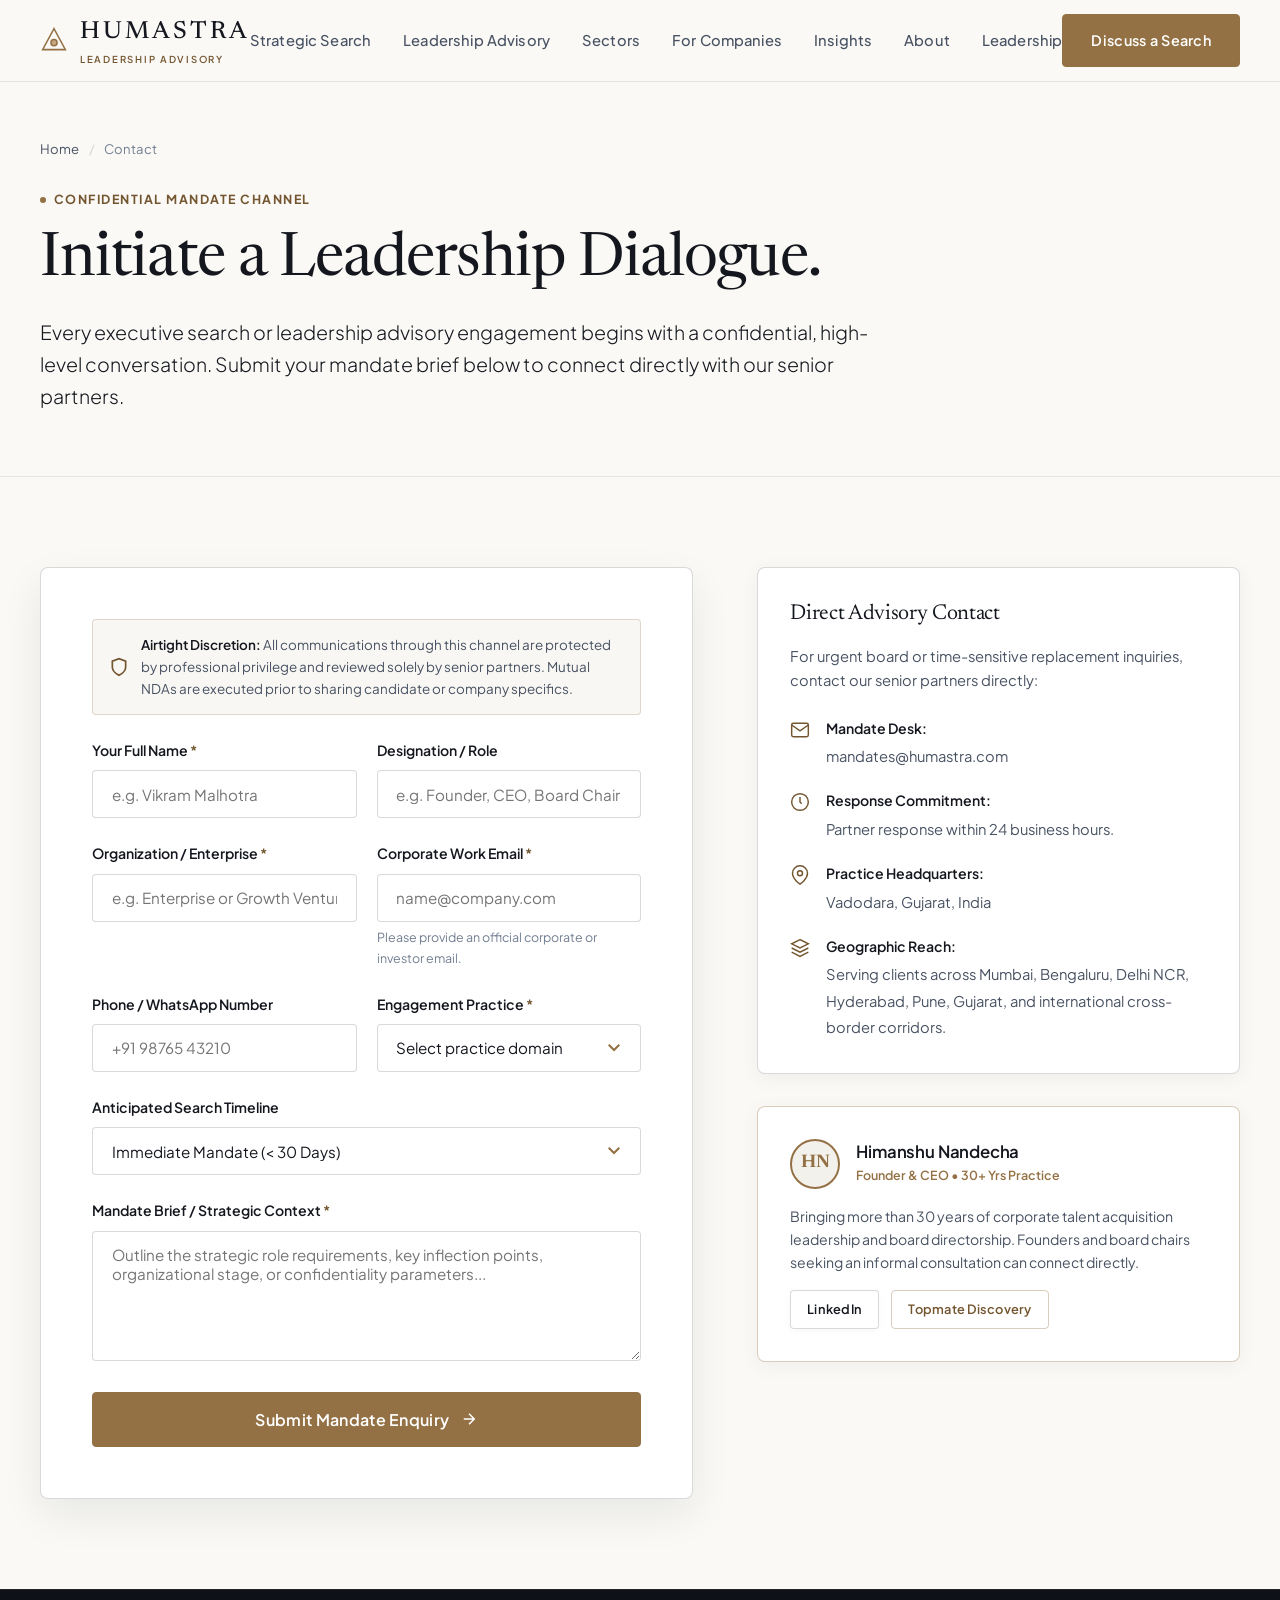
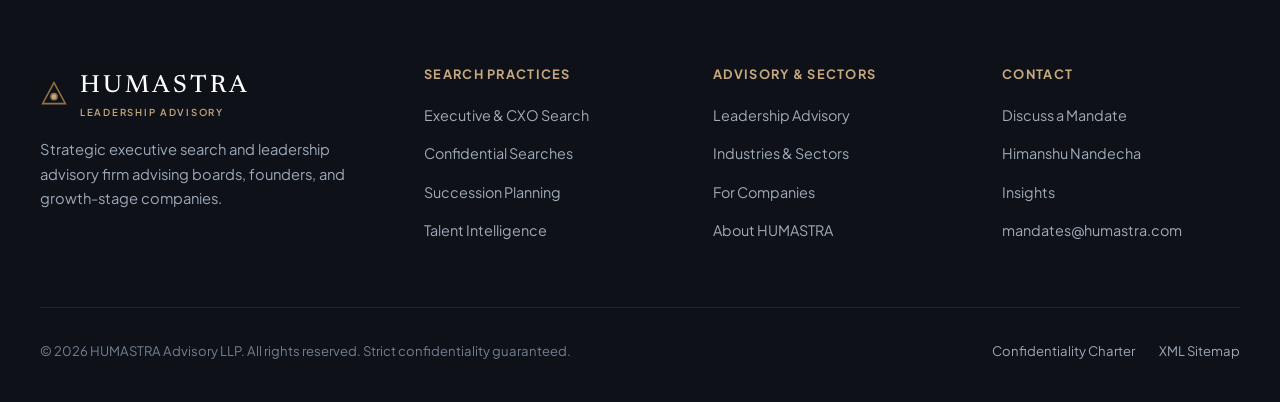
==== commit 5947b5f3: "Convert website to executive light theme, emphasize 30+ years experience, remove portrait photos and" ====
--- a/contact.html
+++ b/contact.html
@@ -139,7 +139,7 @@
               <div class="form-row">
                 <div class="form-group">
                   <label class="form-label" for="companyName">Organization / Enterprise <span class="required">*</span></label>
-                  <input type="text" id="companyName" name="companyName" class="form-control" placeholder="e.g. Zenith Technologies Ltd." required>
+                  <input type="text" id="companyName" name="companyName" class="form-control" placeholder="e.g. Enterprise or Growth Venture" required>
                 </div>
                 <div class="form-group">
                   <label class="form-label" for="workEmail">Corporate Work Email <span class="required">*</span></label>
@@ -251,16 +251,16 @@
             <!-- Founder Direct Channel -->
             <div class="contact-info-block" style="background: var(--bg-surface-elevated); border-color: var(--border-gold);">
               <div style="display: flex; align-items: center; gap: 1rem; margin-bottom: 1rem;">
-                <div style="width: 50px; height: 50px; border-radius: 50%; overflow: hidden; border: 2px solid var(--gold-primary); flex-shrink: 0;">
-                  <img src="assets/images/himanshu-nandecha.jpg" alt="Himanshu Nandecha" width="50" height="50" style="width: 100%; height: 100%; object-fit: cover;">
+                <div style="width: 50px; height: 50px; border-radius: 50%; border: 2px solid var(--gold-primary); background: var(--bg-secondary); display: flex; align-items: center; justify-content: center; flex-shrink: 0; font-family: var(--font-serif); font-size: 1.15rem; font-weight: 700; color: var(--gold-primary);">
+                  HN
                 </div>
                 <div>
                   <h4 style="font-size: 1.05rem; margin-bottom: 0.15rem; color: var(--text-primary);">Himanshu Nandecha</h4>
-                  <div style="font-size: 0.78rem; color: var(--gold-light);">Founder &amp; Chief Executive Officer</div>
+                  <div style="font-size: 0.78rem; color: var(--gold-primary); font-weight: 600;">Founder &amp; CEO &bull; 30+ Yrs Practice</div>
                 </div>
               </div>
               <p style="font-size: 0.88rem; color: var(--text-secondary); margin-bottom: 1rem;">
-                Founders and board chairs seeking an informal preliminary consultation can schedule a discovery session or connect via LinkedIn.
+                Bringing more than 30 years of corporate talent acquisition leadership and board directorship. Founders and board chairs seeking an informal consultation can connect directly.
               </p>
               <div style="display: flex; gap: 0.75rem; flex-wrap: wrap;">
                 <a href="https://linkedin.com/in/nandecha" target="_blank" rel="noopener noreferrer" class="btn btn-secondary" style="padding: 0.5rem 1rem; font-size: 0.8rem;">LinkedIn</a>
--- a/assets/css/main.css
+++ b/assets/css/main.css
@@ -1,44 +1,52 @@
 /* ==========================================================================
    HUMASTRA | Strategic Executive Search & Leadership Advisory
-   Design System & Core Architecture
+   Design System & Core Architecture (Light Editorial Theme)
    Aesthetics: Minimal, Sophisticated, Intelligent, Human, Premium, Trustworthy
    ========================================================================== */
 
 @import url('https://fonts.googleapis.com/css2?family=Newsreader:ital,opsz,wght@0,6..72,300;0,6..72,400;0,6..72,500;0,6..72,600;1,6..72,300;1,6..72,400&family=Plus+Jakarta+Sans:wght@300;400;500;600;700&display=swap');
 
 :root {
-  /* Chromatic Hierarchy - Bespoke Executive Palette */
-  --bg-primary: #0A0D12;
-  --bg-secondary: #0F141C;
-  --bg-surface: #141B24;
-  --bg-surface-elevated: #1B2330;
-  --bg-subtle: #222C3D;
-
-  /* Editorial Cream Accents & Inversion Modules */
-  --cream-bg: #F5F3EE;
+  /* Chromatic Hierarchy - Luminous Executive Light Palette */
+  --bg-primary: #FAF9F6;          /* Pristine Alabaster Canvas */
+  --bg-secondary: #F3F1EC;        /* Soft Archival Linen */
+  --bg-surface: #FFFFFF;          /* Pure Crisp Card Surface */
+  --bg-surface-elevated: #FFFFFF; /* Elevated White Card */
+  --bg-subtle: #EBE8E1;          /* Neutral Warm Tint */
+
+  /* Architectural Inverted Modules (Dark Contrast Anchors) */
+  --dark-bg: #11151D;
+  --dark-surface: #181E29;
+  --dark-text: #F8F9FA;
+  --dark-text-muted: #9DA8B8;
+  --dark-border: rgba(255, 255, 255, 0.12);
+
+  /* Cream Inversion Modules */
+  --cream-bg: #F0EDE5;
   --cream-surface: #FFFFFF;
-  --cream-text: #111418;
-  --cream-text-muted: #575D66;
-  --cream-border: #E5E1D8;
-  --cream-subtle: #EAE6DD;
-
-  /* Warm Champagne Bronze Accents */
-  --gold-primary: #C5A880;
-  --gold-light: #DFCAAB;
-  --gold-dark: #9E8159;
-  --gold-glow: rgba(197, 168, 128, 0.15);
-  --gold-glow-subtle: rgba(197, 168, 128, 0.08);
+  --cream-text: #14171D;
+  --cream-text-muted: #4D5664;
+  --cream-border: #DCD8CD;
+  --cream-subtle: #E6E2D8;
+
+  /* Executive Warm Bronze & Cognac Accents */
+  --gold-primary: #947144;        /* Deep Warm Bronze (High Contrast & Regal) */
+  --gold-light: #73552F;          /* Umber Bronze for razor-sharp reading */
+  --gold-dark: #573E1F;
+  --gold-accent: #B28F61;
+  --gold-glow: rgba(148, 113, 68, 0.12);
+  --gold-glow-subtle: rgba(148, 113, 68, 0.05);
 
   /* Typography Colors */
-  --text-primary: #F8F9FA;
-  --text-secondary: #A0AAB8;
-  --text-muted: #647082;
-  --text-inverse: #0A0D12;
-
-  /* Lines & Structural Delimiters */
-  --border-subtle: rgba(255, 255, 255, 0.08);
-  --border-medium: rgba(255, 255, 255, 0.14);
-  --border-gold: rgba(197, 168, 128, 0.35);
+  --text-primary: #14171E;        /* Deep Obsidian Charcoal */
+  --text-secondary: #485262;      /* Refined Slate Graphite */
+  --text-muted: #727F92;          /* Soft Editorial Slate */
+  --text-inverse: #FFFFFF;        /* Contrast Light */
+
+  /* Structural Lines & Delimiters */
+  --border-subtle: rgba(20, 23, 30, 0.09);
+  --border-medium: rgba(20, 23, 30, 0.16);
+  --border-gold: rgba(148, 113, 68, 0.35);
 
   /* Typography Stack */
   --font-serif: "Newsreader", Georgia, Cambria, "Times New Roman", Times, serif;
@@ -47,12 +55,12 @@
   /* Spatial Scales */
   --container-max: 1280px;
   --container-narrow: 940px;
-  --header-height: 80px;
+  --header-height: 82px;
 
   /* Elevation Shadows */
-  --shadow-subtle: 0 4px 20px rgba(0, 0, 0, 0.25);
-  --shadow-deep: 0 16px 40px rgba(0, 0, 0, 0.45);
-  --shadow-gold: 0 8px 30px rgba(197, 168, 128, 0.12);
+  --shadow-subtle: 0 4px 20px rgba(18, 22, 28, 0.05);
+  --shadow-deep: 0 16px 40px rgba(18, 22, 28, 0.08);
+  --shadow-gold: 0 8px 30px rgba(148, 113, 68, 0.15);
 
   /* Transitions */
   --transition-fast: 0.2s cubic-bezier(0.16, 1, 0.3, 1);
@@ -97,7 +105,7 @@
   top: -100px;
   left: 20px;
   background: var(--gold-primary);
-  color: var(--text-inverse);
+  color: #FFFFFF;
   padding: 10px 18px;
   font-weight: 600;
   font-size: 0.875rem;
@@ -122,18 +130,18 @@
 }
 
 h1 {
-  font-size: clamp(1.85rem, 5vw, 3.8rem);
+  font-size: clamp(2rem, 5vw, 3.8rem);
   font-weight: 400;
   line-height: 1.15;
 }
 
 h2 {
-  font-size: clamp(1.5rem, 3.5vw, 2.75rem);
+  font-size: clamp(1.6rem, 3.5vw, 2.75rem);
   line-height: 1.2;
 }
 
 h3 {
-  font-size: clamp(1.25rem, 2.2vw, 1.75rem);
+  font-size: clamp(1.3rem, 2.2vw, 1.75rem);
   line-height: 1.3;
 }
 
@@ -147,13 +155,13 @@
 p {
   color: var(--text-secondary);
   font-size: 1.05rem;
-  font-weight: 300;
+  font-weight: 400;
   margin-bottom: 1.25rem;
 }
 
 p.lead {
-  font-size: 1.25rem;
-  line-height: 1.6;
+  font-size: 1.22rem;
+  line-height: 1.65;
   color: var(--text-primary);
   font-weight: 300;
 }
@@ -169,17 +177,17 @@
   transition: color var(--transition-fast);
 }
 
-/* Micro-eyebrow Badge */
+/* Eyebrow Pill & Badges */
 .eyebrow {
   display: inline-flex;
   align-items: center;
   gap: 0.5rem;
   font-family: var(--font-sans);
   font-size: 0.78rem;
-  font-weight: 600;
+  font-weight: 700;
   text-transform: uppercase;
   letter-spacing: 0.12em;
-  color: var(--gold-primary);
+  color: var(--gold-light);
   margin-bottom: 1rem;
 }
 
@@ -196,13 +204,13 @@
   display: inline-flex;
   align-items: center;
   gap: 0.6rem;
-  padding: 0.4rem 1rem;
-  background: rgba(197, 168, 128, 0.08);
-  border: 1px solid var(--border-gold);
+  padding: 0.4rem 1.1rem;
+  background: rgba(148, 113, 68, 0.08);
+  border: 1px solid rgba(148, 113, 68, 0.28);
   border-radius: var(--radius-full);
   font-family: var(--font-sans);
   font-size: 0.8rem;
-  font-weight: 500;
+  font-weight: 600;
   letter-spacing: 0.06em;
   color: var(--gold-light);
   margin-bottom: 1.25rem;
@@ -223,13 +231,13 @@
 }
 
 .section {
-  padding-top: clamp(4rem, 7vw, 7.5rem);
-  padding-bottom: clamp(4rem, 7vw, 7.5rem);
+  padding-top: clamp(4.5rem, 7vw, 7.5rem);
+  padding-bottom: clamp(4.5rem, 7vw, 7.5rem);
   position: relative;
 }
 
 .section-hero {
-  padding-top: clamp(6.5rem, 10vw, 10rem);
+  padding-top: calc(var(--header-height) + 3.5rem);
   padding-bottom: clamp(4rem, 7vw, 7.5rem);
 }
 
@@ -244,18 +252,8 @@
 .section-cream {
   background-color: var(--cream-bg);
   color: var(--cream-text);
-}
-.section-cream h1,
-.section-cream h2,
-.section-cream h3,
-.section-cream h4 {
-  color: var(--cream-text);
-}
-.section-cream p {
-  color: var(--cream-text-muted);
-}
-.section-cream strong {
-  color: var(--cream-text);
+  border-top: 1px solid var(--border-subtle);
+  border-bottom: 1px solid var(--border-subtle);
 }
 
 /* ==========================================================================
@@ -268,17 +266,17 @@
   width: 100%;
   height: var(--header-height);
   z-index: 1000;
-  background-color: rgba(10, 13, 18, 0.82);
+  background-color: rgba(250, 249, 246, 0.92);
   backdrop-filter: blur(14px);
   -webkit-backdrop-filter: blur(14px);
   border-bottom: 1px solid var(--border-subtle);
-  transition: background-color var(--transition-smooth), border-color var(--transition-smooth);
+  transition: background-color var(--transition-smooth), border-color var(--transition-smooth), box-shadow var(--transition-smooth);
 }
 
 .site-header.scrolled {
-  background-color: rgba(10, 13, 18, 0.96);
-  border-bottom-color: rgba(255, 255, 255, 0.12);
-  box-shadow: 0 4px 20px rgba(0, 0, 0, 0.35);
+  background-color: rgba(255, 255, 255, 0.98);
+  border-bottom-color: var(--border-medium);
+  box-shadow: 0 4px 20px rgba(0, 0, 0, 0.05);
 }
 
 .header-inner {
@@ -320,10 +318,10 @@
   display: block;
   font-family: var(--font-sans);
   font-size: 0.6rem;
-  font-weight: 500;
+  font-weight: 600;
   letter-spacing: 0.18em;
   text-transform: uppercase;
-  color: var(--text-muted);
+  color: var(--gold-light);
   margin-top: -2px;
 }
 
@@ -336,8 +334,8 @@
 }
 
 .nav-link {
-  font-size: 0.9rem;
-  font-weight: 400;
+  font-size: 0.92rem;
+  font-weight: 500;
   color: var(--text-secondary);
   letter-spacing: 0.01em;
   padding: 0.4rem 0;
@@ -375,8 +373,8 @@
 /* Mobile Toggle */
 .mobile-toggle {
   display: none;
-  background: none;
-  border: 1px solid var(--border-subtle);
+  background: var(--bg-surface);
+  border: 1px solid var(--border-medium);
   border-radius: var(--radius-sm);
   color: var(--text-primary);
   cursor: pointer;
@@ -385,6 +383,12 @@
   height: 42px;
   align-items: center;
   justify-content: center;
+  transition: all var(--transition-fast);
+}
+
+.mobile-toggle:hover {
+  border-color: var(--gold-primary);
+  background-color: var(--bg-secondary);
 }
 
 .mobile-toggle svg {
@@ -404,7 +408,7 @@
   padding: 0.85rem 1.75rem;
   font-family: var(--font-sans);
   font-size: 0.9rem;
-  font-weight: 500;
+  font-weight: 600;
   letter-spacing: 0.02em;
   border-radius: var(--radius-sm);
   cursor: pointer;
@@ -416,25 +420,26 @@
 
 .btn-primary {
   background-color: var(--gold-primary);
-  color: var(--text-inverse);
+  color: #FFFFFF;
   border-color: var(--gold-primary);
 }
 
 .btn-primary:hover {
   background-color: var(--gold-light);
   border-color: var(--gold-light);
-  box-shadow: 0 4px 18px rgba(197, 168, 128, 0.3);
+  box-shadow: 0 4px 18px rgba(148, 113, 68, 0.3);
   transform: translateY(-1px);
 }
 
 .btn-secondary {
-  background-color: transparent;
+  background-color: #FFFFFF;
   color: var(--text-primary);
   border-color: var(--border-medium);
+  box-shadow: 0 2px 8px rgba(0, 0, 0, 0.03);
 }
 
 .btn-secondary:hover {
-  background-color: rgba(255, 255, 255, 0.05);
+  background-color: var(--bg-secondary);
   border-color: var(--text-primary);
   transform: translateY(-1px);
 }
@@ -446,31 +451,20 @@
 }
 
 .btn-gold-outline:hover {
-  background-color: rgba(197, 168, 128, 0.08);
+  background-color: rgba(148, 113, 68, 0.08);
   border-color: var(--gold-primary);
   transform: translateY(-1px);
 }
 
 .btn-cream {
-  background-color: var(--cream-text);
+  background-color: var(--text-primary);
   color: #FFFFFF;
-  border-color: var(--cream-text);
+  border-color: var(--text-primary);
 }
 
 .btn-cream:hover {
   background-color: #000000;
   border-color: #000000;
-}
-
-.btn-cream-outline {
-  background-color: transparent;
-  color: var(--cream-text);
-  border-color: var(--cream-border);
-}
-
-.btn-cream-outline:hover {
-  background-color: var(--cream-subtle);
-  border-color: var(--cream-text);
 }
 
 .btn-icon {
@@ -512,7 +506,7 @@
 
 .hero-headline em {
   font-style: italic;
-  color: var(--gold-primary);
+  color: var(--gold-light);
   font-family: var(--font-serif);
 }
 
@@ -547,7 +541,7 @@
 
 .metric-label {
   font-size: 0.78rem;
-  font-weight: 500;
+  font-weight: 600;
   text-transform: uppercase;
   letter-spacing: 0.08em;
   color: var(--text-muted);
@@ -557,7 +551,7 @@
 .metric-value {
   font-family: var(--font-serif);
   font-size: 1.4rem;
-  font-weight: 400;
+  font-weight: 500;
   color: var(--text-primary);
 }
 
@@ -571,7 +565,7 @@
   border-radius: var(--radius-md);
   overflow: hidden;
   box-shadow: var(--shadow-deep);
-  border: 1px solid var(--border-subtle);
+  border: 1px solid var(--border-medium);
 }
 
 .hero-image-frame img {
@@ -592,9 +586,9 @@
   left: 0;
   right: 0;
   padding: 1.5rem;
-  background: linear-gradient(to top, rgba(10, 13, 18, 0.95), transparent);
+  background: linear-gradient(to top, rgba(17, 21, 29, 0.95), transparent);
   font-size: 0.85rem;
-  color: var(--text-secondary);
+  color: #F8F9FA;
   display: flex;
   align-items: center;
   justify-content: space-between;
@@ -602,10 +596,10 @@
 
 .hero-caption-tag {
   font-size: 0.72rem;
-  font-weight: 600;
+  font-weight: 700;
   letter-spacing: 0.1em;
   text-transform: uppercase;
-  color: var(--gold-light);
+  color: #E2CA9E;
 }
 
 /* Page Subpage Hero */
@@ -614,6 +608,7 @@
   padding-bottom: clamp(3rem, 5vw, 5.5rem);
   border-bottom: 1px solid var(--border-subtle);
   position: relative;
+  background-color: var(--bg-primary);
 }
 
 .page-hero-inner {
@@ -643,7 +638,7 @@
 }
 
 .breadcrumb a:hover {
-  color: var(--gold-primary);
+  color: var(--gold-light);
 }
 
 .breadcrumb-separator {
@@ -682,6 +677,7 @@
   flex-direction: column;
   height: 100%;
   position: relative;
+  box-shadow: var(--shadow-subtle);
 }
 
 .advisory-card:hover {
@@ -694,21 +690,21 @@
   font-family: var(--font-serif);
   font-size: 1.25rem;
   font-style: italic;
-  color: var(--gold-primary);
+  color: var(--gold-light);
   margin-bottom: 1.25rem;
   display: block;
 }
 
 .card-icon-wrapper {
-  width: 46px;
-  height: 46px;
+  width: 48px;
+  height: 48px;
   border-radius: var(--radius-sm);
-  background: rgba(197, 168, 128, 0.08);
-  border: 1px solid var(--border-gold);
+  background: rgba(148, 113, 68, 0.08);
+  border: 1px solid rgba(148, 113, 68, 0.25);
   display: flex;
   align-items: center;
   justify-content: center;
-  color: var(--gold-primary);
+  color: var(--gold-light);
   margin-bottom: 1.5rem;
 }
 
@@ -734,7 +730,7 @@
   align-items: center;
   gap: 0.5rem;
   font-size: 0.875rem;
-  font-weight: 500;
+  font-weight: 600;
   color: var(--gold-light);
   margin-top: auto;
 }
@@ -770,7 +766,7 @@
   position: relative;
   border-radius: var(--radius-md);
   overflow: hidden;
-  border: 1px solid var(--border-subtle);
+  border: 1px solid var(--border-medium);
   box-shadow: var(--shadow-deep);
 }
 
@@ -808,7 +804,7 @@
 .feature-check {
   width: 18px;
   height: 18px;
-  color: var(--gold-primary);
+  color: var(--gold-light);
   flex-shrink: 0;
   margin-top: 3px;
 }
@@ -829,11 +825,13 @@
   padding: 1.75rem 1.5rem;
   position: relative;
   transition: all var(--transition-smooth);
+  box-shadow: var(--shadow-subtle);
 }
 
 .process-step:hover {
   border-color: var(--border-gold);
   transform: translateY(-3px);
+  box-shadow: var(--shadow-deep);
 }
 
 .step-phase {
@@ -841,7 +839,7 @@
   font-weight: 700;
   letter-spacing: 0.12em;
   text-transform: uppercase;
-  color: var(--gold-primary);
+  color: var(--gold-light);
   margin-bottom: 0.75rem;
 }
 
@@ -871,6 +869,7 @@
   flex-direction: column;
   transition: all var(--transition-smooth);
   text-decoration: none;
+  box-shadow: var(--shadow-subtle);
 }
 
 .insight-card:hover {
@@ -914,8 +913,8 @@
 }
 
 .insight-category {
-  color: var(--gold-primary);
-  font-weight: 600;
+  color: var(--gold-light);
+  font-weight: 700;
   text-transform: uppercase;
   letter-spacing: 0.08em;
 }
@@ -939,7 +938,7 @@
   align-items: center;
   gap: 0.5rem;
   font-size: 0.85rem;
-  font-weight: 500;
+  font-weight: 600;
   color: var(--gold-light);
   margin-top: auto;
 }
@@ -955,7 +954,7 @@
 }
 
 /* ==========================================================================
-   Founder Profile Section (Himanshu Nandecha)
+   Founder Profile Section (Himanshu Nandecha - 30+ Years Experience)
    ========================================================================== */
 .founder-profile-grid {
   display: grid;
@@ -966,31 +965,48 @@
 
 .founder-visual-card {
   background-color: var(--bg-surface);
-  border: 1px solid var(--border-subtle);
+  border: 1px solid var(--border-medium);
   border-radius: var(--radius-md);
-  padding: 2rem;
+  padding: 2.25rem;
   text-align: center;
   box-shadow: var(--shadow-deep);
   position: sticky;
   top: calc(var(--header-height) + 2rem);
 }
 
-.founder-avatar-frame {
-  width: 180px;
-  height: 180px;
+/* Typographic Seal replacing photo */
+.founder-monogram-seal {
+  width: 150px;
+  height: 150px;
   margin: 0 auto 1.5rem;
   border-radius: 50%;
-  overflow: hidden;
-  border: 3px solid var(--gold-primary);
-  box-shadow: 0 0 0 6px rgba(197, 168, 128, 0.15);
-  background-color: var(--bg-subtle);
-}
-
-.founder-avatar-frame img {
-  width: 100%;
-  height: 100%;
-  object-fit: cover;
-  display: block;
+  display: flex;
+  flex-direction: column;
+  align-items: center;
+  justify-content: center;
+  background: linear-gradient(135deg, #FBF9F5 0%, #F1EDE5 100%);
+  border: 2px solid var(--gold-primary);
+  box-shadow: 0 0 0 6px rgba(148, 113, 68, 0.12);
+  position: relative;
+}
+
+.founder-seal-text {
+  font-family: var(--font-serif);
+  font-size: 2.4rem;
+  font-weight: 500;
+  color: var(--gold-light);
+  line-height: 1;
+  letter-spacing: 0.05em;
+}
+
+.founder-seal-sub {
+  font-family: var(--font-sans);
+  font-size: 0.65rem;
+  font-weight: 700;
+  text-transform: uppercase;
+  letter-spacing: 0.14em;
+  color: var(--text-primary);
+  margin-top: 4px;
 }
 
 .founder-name {
@@ -1001,7 +1017,7 @@
 .founder-title {
   font-size: 0.95rem;
   color: var(--gold-light);
-  font-weight: 500;
+  font-weight: 600;
   margin-bottom: 1.25rem;
 }
 
@@ -1020,15 +1036,29 @@
   display: flex;
   align-items: center;
   gap: 0.75rem;
-  font-size: 0.84rem;
+  font-size: 0.88rem;
   color: var(--text-secondary);
 }
 
 .founder-badge-item svg {
-  width: 16px;
-  height: 16px;
-  color: var(--gold-primary);
+  width: 18px;
+  height: 18px;
+  color: var(--gold-light);
   flex-shrink: 0;
+}
+
+.experience-callout-pill {
+  display: inline-flex;
+  align-items: center;
+  gap: 0.5rem;
+  background: rgba(148, 113, 68, 0.08);
+  border: 1px solid var(--border-gold);
+  padding: 0.5rem 1rem;
+  border-radius: var(--radius-full);
+  font-size: 0.85rem;
+  font-weight: 600;
+  color: var(--gold-light);
+  margin-bottom: 1rem;
 }
 
 .founder-social-links {
@@ -1042,49 +1072,51 @@
   display: inline-flex;
   align-items: center;
   gap: 0.5rem;
-  padding: 0.5rem 1rem;
-  background: rgba(255, 255, 255, 0.05);
-  border: 1px solid var(--border-subtle);
+  padding: 0.5rem 1.1rem;
+  background: var(--bg-secondary);
+  border: 1px solid var(--border-medium);
   border-radius: var(--radius-sm);
-  font-size: 0.8rem;
-  color: var(--text-secondary);
+  font-size: 0.82rem;
+  font-weight: 500;
+  color: var(--text-primary);
   transition: all var(--transition-fast);
 }
 
 .founder-social-btn:hover {
   border-color: var(--gold-primary);
   color: var(--gold-light);
-  background: rgba(197, 168, 128, 0.08);
+  background: #FFFFFF;
 }
 
 .verification-notice {
-  background: rgba(197, 168, 128, 0.05);
-  border: 1px solid rgba(197, 168, 128, 0.25);
+  background: #FFFFFF;
+  border: 1px solid rgba(148, 113, 68, 0.28);
   border-radius: var(--radius-md);
   padding: 1.25rem 1.5rem;
   margin-bottom: 2rem;
   display: flex;
   gap: 1rem;
   align-items: flex-start;
+  box-shadow: var(--shadow-subtle);
 }
 
 .verification-notice svg {
   width: 22px;
   height: 22px;
-  color: var(--gold-primary);
+  color: var(--gold-light);
   flex-shrink: 0;
   margin-top: 2px;
 }
 
 .verification-notice p {
-  font-size: 0.88rem;
+  font-size: 0.9rem;
   color: var(--text-secondary);
   margin-bottom: 0;
   line-height: 1.55;
 }
 
 .verification-notice strong {
-  color: var(--gold-light);
+  color: var(--text-primary);
 }
 
 /* Timeline / Milestones */
@@ -1116,7 +1148,7 @@
   width: 14px;
   height: 14px;
   border-radius: 50%;
-  background: var(--bg-primary);
+  background: var(--bg-surface);
   border: 2px solid var(--gold-primary);
 }
 
@@ -1124,17 +1156,18 @@
   font-family: var(--font-serif);
   font-size: 1.3rem;
   margin-bottom: 0.25rem;
+  color: var(--text-primary);
 }
 
 .timeline-org {
   font-size: 0.95rem;
   color: var(--gold-light);
-  font-weight: 500;
+  font-weight: 600;
   margin-bottom: 0.5rem;
 }
 
 .timeline-desc {
-  font-size: 0.92rem;
+  font-size: 0.94rem;
   line-height: 1.6;
   color: var(--text-secondary);
   margin-bottom: 0;
@@ -1151,7 +1184,7 @@
 
 .form-card {
   background-color: var(--bg-surface);
-  border: 1px solid var(--border-subtle);
+  border: 1px solid var(--border-medium);
   border-radius: var(--radius-md);
   padding: clamp(2rem, 4vw, 3.25rem);
   box-shadow: var(--shadow-deep);
@@ -1169,21 +1202,21 @@
 
 .form-label {
   display: block;
-  font-size: 0.85rem;
-  font-weight: 500;
+  font-size: 0.88rem;
+  font-weight: 600;
   color: var(--text-primary);
   margin-bottom: 0.5rem;
 }
 
 .form-label span.required {
-  color: var(--gold-primary);
+  color: var(--gold-light);
 }
 
 .form-control {
   width: 100%;
   padding: 0.85rem 1.15rem;
-  background-color: var(--bg-secondary);
-  border: 1px solid var(--border-subtle);
+  background-color: #FFFFFF;
+  border: 1px solid var(--border-medium);
   border-radius: var(--radius-sm);
   color: var(--text-primary);
   font-family: var(--font-sans);
@@ -1194,7 +1227,7 @@
 .form-control:focus {
   outline: none;
   border-color: var(--gold-primary);
-  box-shadow: 0 0 0 3px rgba(197, 168, 128, 0.15);
+  box-shadow: 0 0 0 3px rgba(148, 113, 68, 0.15);
 }
 
 textarea.form-control {
@@ -1204,7 +1237,7 @@
 
 select.form-control {
   appearance: none;
-  background-image: url("data:image/svg+xml,%3Csvg xmlns='http://www.w3.org/2000/svg' width='12' height='8' viewBox='0 0 12 8'%3E%3Cpath fill='%23C5A880' d='M1.41 0L6 4.58 10.59 0 12 1.41l-6 6-6-6z'/%3E%3C/svg%3E");
+  background-image: url("data:image/svg+xml,%3Csvg xmlns='http://www.w3.org/2000/svg' width='12' height='8' viewBox='0 0 12 8'%3E%3Cpath fill='%23947144' d='M1.41 0L6 4.58 10.59 0 12 1.41l-6 6-6-6z'/%3E%3C/svg%3E");
   background-repeat: no-repeat;
   background-position: right 1.25rem center;
   padding-right: 2.75rem;
@@ -1221,8 +1254,8 @@
   align-items: center;
   gap: 0.75rem;
   padding: 0.85rem 1rem;
-  background: rgba(197, 168, 128, 0.05);
-  border: 1px solid rgba(197, 168, 128, 0.2);
+  background: rgba(148, 113, 68, 0.06);
+  border: 1px solid rgba(148, 113, 68, 0.25);
   border-radius: var(--radius-sm);
   margin-bottom: 1.5rem;
 }
@@ -1230,12 +1263,12 @@
 .confidentiality-shield svg {
   width: 20px;
   height: 20px;
-  color: var(--gold-primary);
+  color: var(--gold-light);
   flex-shrink: 0;
 }
 
 .confidentiality-shield p {
-  font-size: 0.82rem;
+  font-size: 0.84rem;
   color: var(--text-secondary);
   margin-bottom: 0;
 }
@@ -1249,9 +1282,10 @@
 
 .contact-info-block {
   background-color: var(--bg-surface);
-  border: 1px solid var(--border-subtle);
+  border: 1px solid var(--border-medium);
   border-radius: var(--radius-md);
   padding: 2rem;
+  box-shadow: var(--shadow-subtle);
 }
 
 .contact-info-block h3 {
@@ -1275,7 +1309,7 @@
 .contact-list-item svg {
   width: 20px;
   height: 20px;
-  color: var(--gold-primary);
+  color: var(--gold-light);
   flex-shrink: 0;
   margin-top: 3px;
 }
@@ -1294,7 +1328,7 @@
 }
 
 .contact-list-item a:hover {
-  color: var(--gold-primary);
+  color: var(--gold-light);
 }
 
 /* Form Submit Success Alert */
@@ -1307,9 +1341,9 @@
 }
 
 .form-alert.success {
-  background: rgba(46, 125, 50, 0.15);
+  background: rgba(46, 125, 50, 0.1);
   border: 1px solid rgba(76, 175, 80, 0.4);
-  color: #81C784;
+  color: #1B5E20;
 }
 
 /* ==========================================================================
@@ -1324,14 +1358,16 @@
 
 .accordion-item {
   background-color: var(--bg-surface);
-  border: 1px solid var(--border-subtle);
+  border: 1px solid var(--border-medium);
   border-radius: var(--radius-sm);
   overflow: hidden;
-  transition: border-color var(--transition-fast);
+  transition: border-color var(--transition-fast), box-shadow var(--transition-fast);
+  box-shadow: var(--shadow-subtle);
 }
 
 .accordion-item.active {
-  border-color: var(--border-gold);
+  border-color: var(--gold-primary);
+  box-shadow: 0 4px 18px rgba(148, 113, 68, 0.1);
 }
 
 .accordion-header {
@@ -1347,13 +1383,13 @@
   color: var(--text-primary);
   font-family: var(--font-sans);
   font-size: 1.05rem;
-  font-weight: 500;
+  font-weight: 600;
 }
 
 .accordion-icon {
   width: 18px;
   height: 18px;
-  color: var(--gold-primary);
+  color: var(--gold-light);
   transition: transform var(--transition-smooth);
 }
 
@@ -1377,79 +1413,6 @@
   margin-bottom: 0;
   font-size: 0.95rem;
   line-height: 1.65;
-}
-
-/* ==========================================================================
-   Footer
-   ========================================================================== */
-.site-footer {
-  background-color: #07090D;
-  border-top: 1px solid var(--border-subtle);
-  padding-top: clamp(4rem, 6vw, 6rem);
-  padding-bottom: 2.5rem;
-  margin-top: auto;
-}
-
-.footer-top {
-  display: grid;
-  grid-template-columns: 1.4fr 1fr 1fr 1fr;
-  gap: clamp(2rem, 4vw, 4rem);
-  margin-bottom: clamp(3rem, 5vw, 4.5rem);
-}
-
-.footer-brand p {
-  font-size: 0.92rem;
-  color: var(--text-secondary);
-  max-width: 340px;
-  margin-top: 1rem;
-}
-
-.footer-col h4 {
-  font-family: var(--font-sans);
-  font-size: 0.8rem;
-  font-weight: 600;
-  letter-spacing: 0.1em;
-  text-transform: uppercase;
-  color: var(--gold-light);
-  margin-bottom: 1.25rem;
-}
-
-.footer-nav {
-  list-style: none;
-  display: flex;
-  flex-direction: column;
-  gap: 0.75rem;
-}
-
-.footer-nav a {
-  font-size: 0.9rem;
-  color: var(--text-secondary);
-  transition: color var(--transition-fast);
-}
-
-.footer-nav a:hover {
-  color: var(--gold-primary);
-}
-
-.footer-bottom {
-  padding-top: 2rem;
-  border-top: 1px solid var(--border-subtle);
-  display: flex;
-  align-items: center;
-  justify-content: space-between;
-  flex-wrap: wrap;
-  gap: 1rem;
-  font-size: 0.82rem;
-  color: var(--text-muted);
-}
-
-.footer-legal-links {
-  display: flex;
-  gap: 1.5rem;
-}
-
-.footer-legal-links a:hover {
-  color: var(--text-secondary);
 }
 
 /* Client Segments Grid Modules */
@@ -1476,6 +1439,92 @@
   .client-segments-cards {
     grid-template-columns: 1fr;
   }
+}
+
+/* ==========================================================================
+   Footer (Rich Dark Architectural Anchor)
+   ========================================================================== */
+.site-footer {
+  background-color: #0E1218;
+  border-top: 1px solid rgba(255, 255, 255, 0.08);
+  padding-top: clamp(4rem, 6vw, 6rem);
+  padding-bottom: 2.5rem;
+  margin-top: auto;
+  color: #F8F9FA;
+}
+
+.footer-top {
+  display: grid;
+  grid-template-columns: 1.4fr 1fr 1fr 1fr;
+  gap: clamp(2rem, 4vw, 4rem);
+  margin-bottom: clamp(3rem, 5vw, 4.5rem);
+}
+
+.footer-brand p {
+  font-size: 0.92rem;
+  color: #9DA8B8;
+  max-width: 340px;
+  margin-top: 1rem;
+}
+
+.footer-brand .brand-logo {
+  color: #FFFFFF;
+}
+
+.footer-brand .brand-tagline {
+  color: #C5A880;
+}
+
+.footer-col h4 {
+  font-family: var(--font-sans);
+  font-size: 0.8rem;
+  font-weight: 700;
+  letter-spacing: 0.1em;
+  text-transform: uppercase;
+  color: #C5A880;
+  margin-bottom: 1.25rem;
+}
+
+.footer-nav {
+  list-style: none;
+  display: flex;
+  flex-direction: column;
+  gap: 0.75rem;
+}
+
+.footer-nav a {
+  font-size: 0.9rem;
+  color: #A0AAB8;
+  transition: color var(--transition-fast);
+}
+
+.footer-nav a:hover {
+  color: #FFFFFF;
+}
+
+.footer-bottom {
+  padding-top: 2rem;
+  border-top: 1px solid rgba(255, 255, 255, 0.08);
+  display: flex;
+  align-items: center;
+  justify-content: space-between;
+  flex-wrap: wrap;
+  gap: 1rem;
+  font-size: 0.82rem;
+  color: #727F92;
+}
+
+.footer-legal-links {
+  display: flex;
+  gap: 1.5rem;
+}
+
+.footer-legal-links a {
+  color: #9DA8B8;
+}
+
+.footer-legal-links a:hover {
+  color: #FFFFFF;
 }
 
 /* ==========================================================================
@@ -1536,12 +1585,12 @@
     left: 0;
     width: 100%;
     height: calc(100vh - var(--header-height));
-    background-color: var(--bg-primary);
+    background-color: var(--bg-surface);
     flex-direction: column;
     align-items: flex-start;
     padding: 2.5rem 2rem;
     gap: 1.5rem;
-    border-top: 1px solid var(--border-subtle);
+    border-top: 1px solid var(--border-medium);
     transform: translateY(-100%);
     opacity: 0;
     pointer-events: none;
@@ -1598,4 +1647,3 @@
     font-size: 1.15rem;
   }
 }
-
